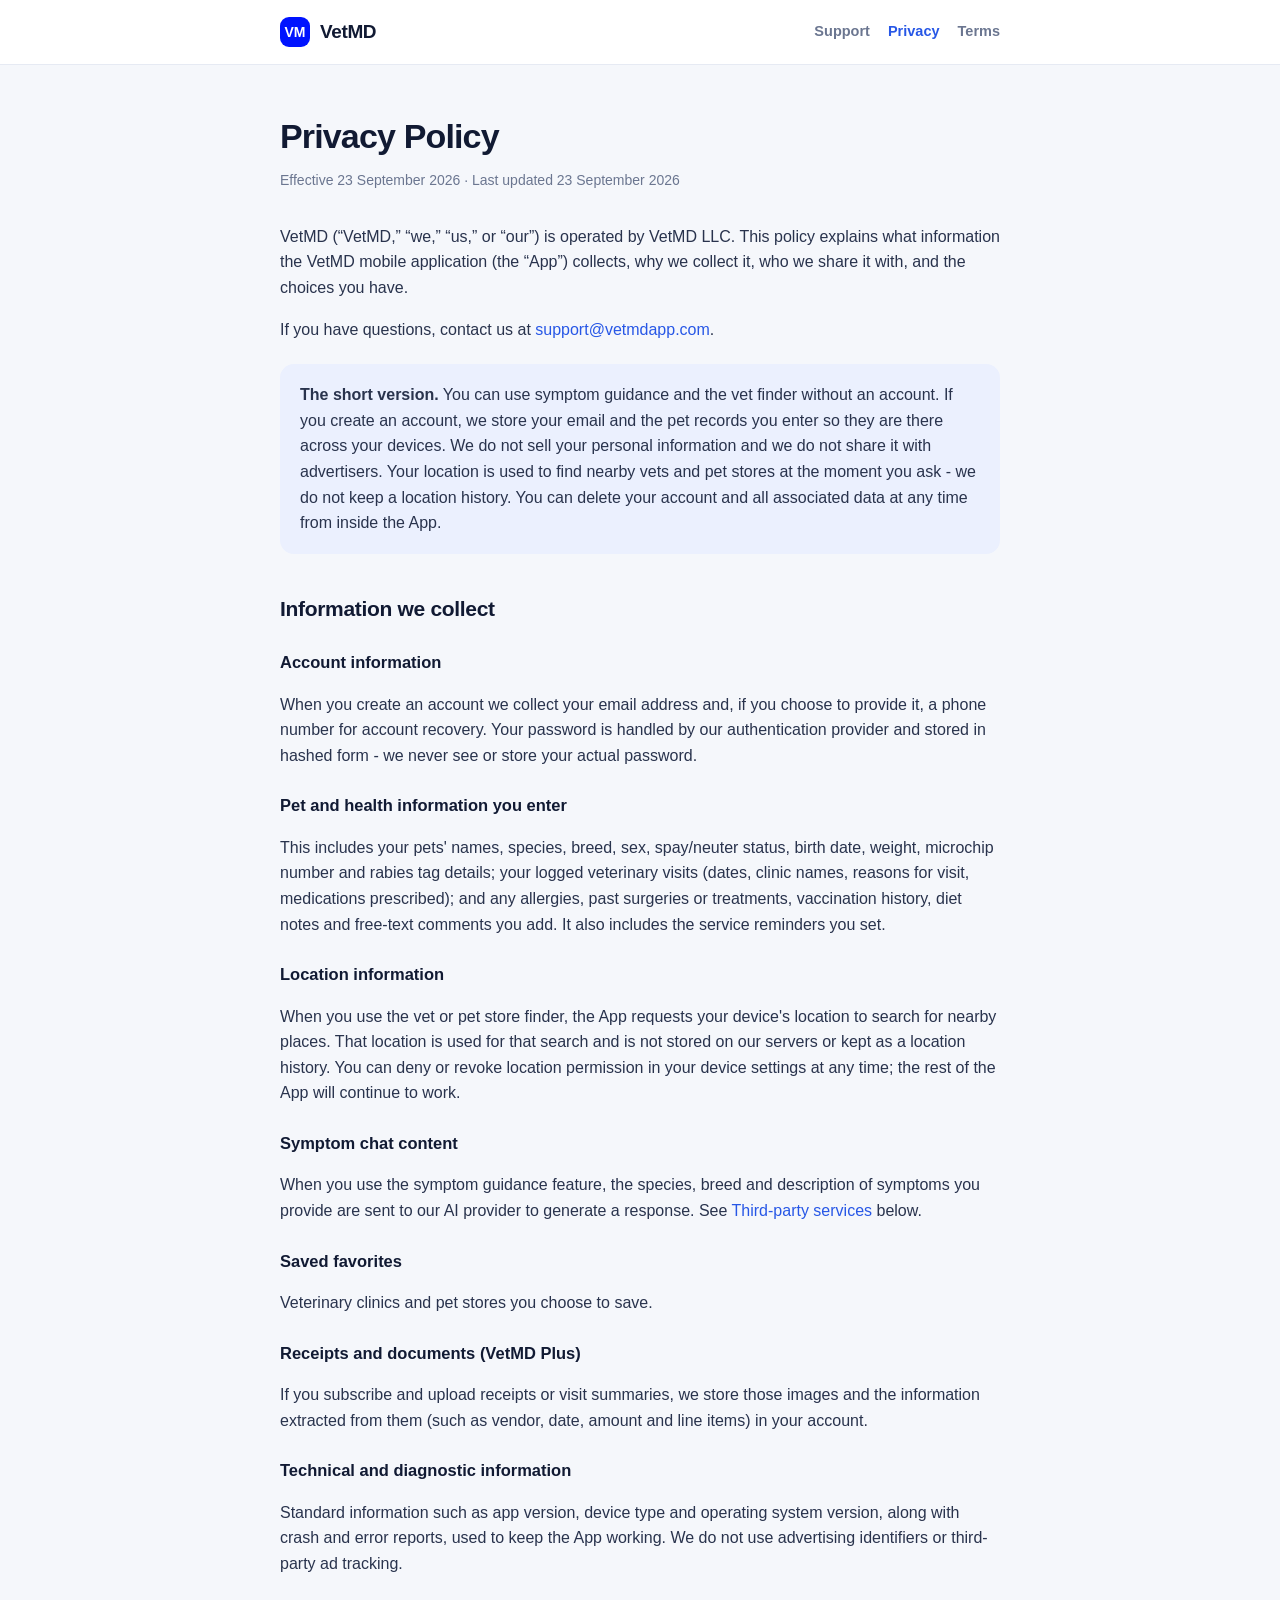
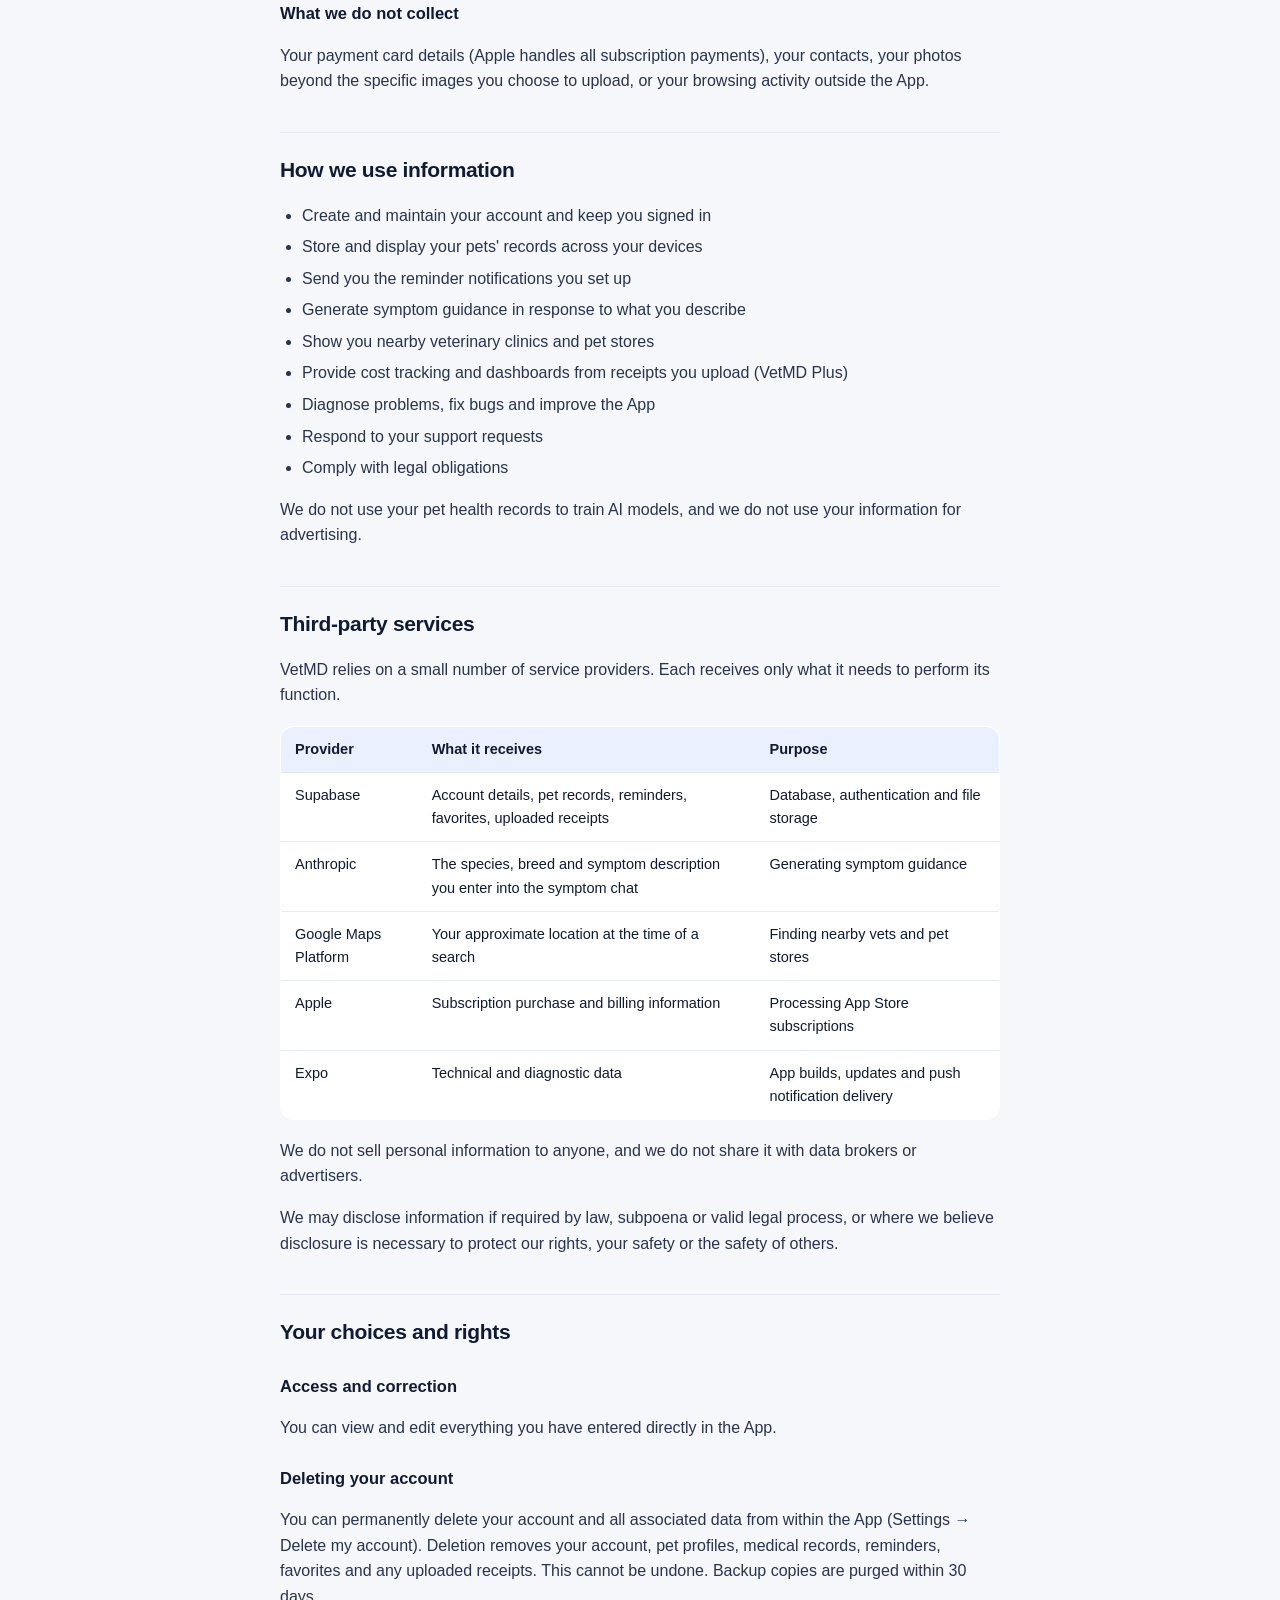
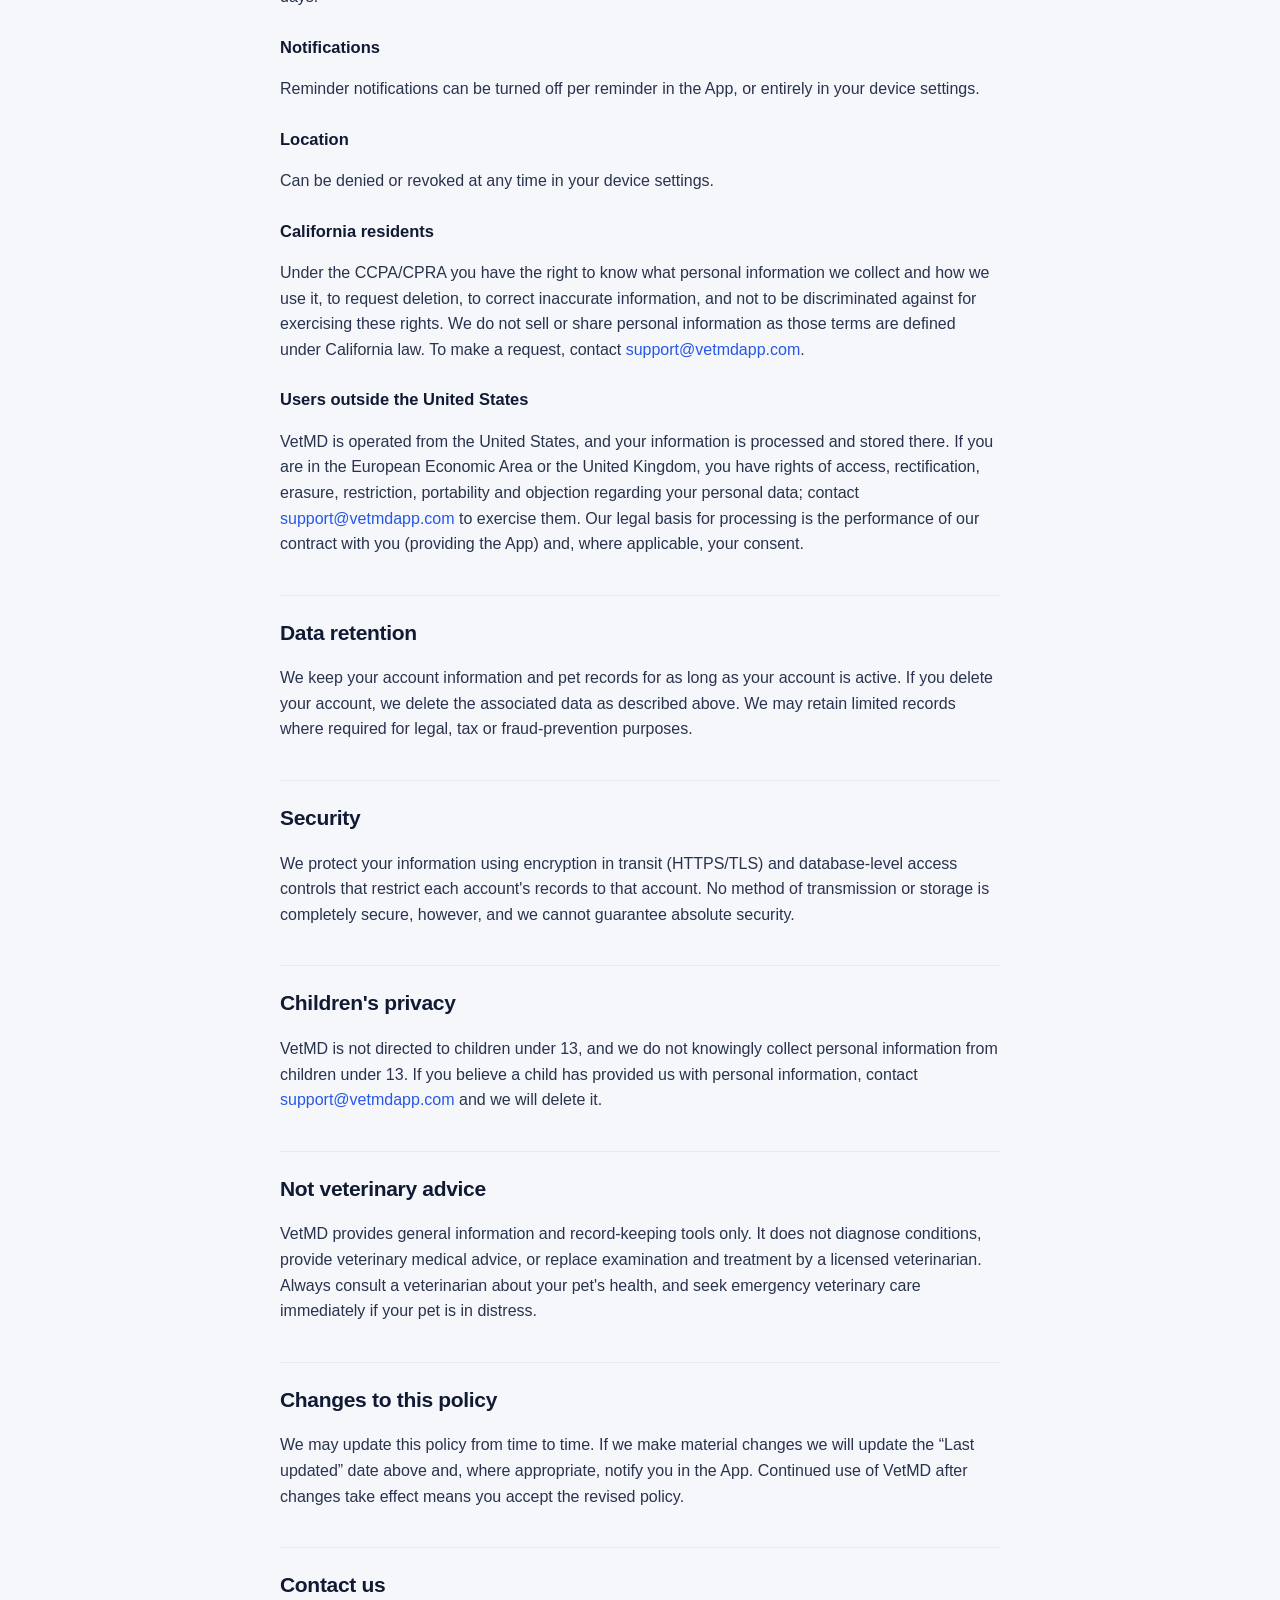
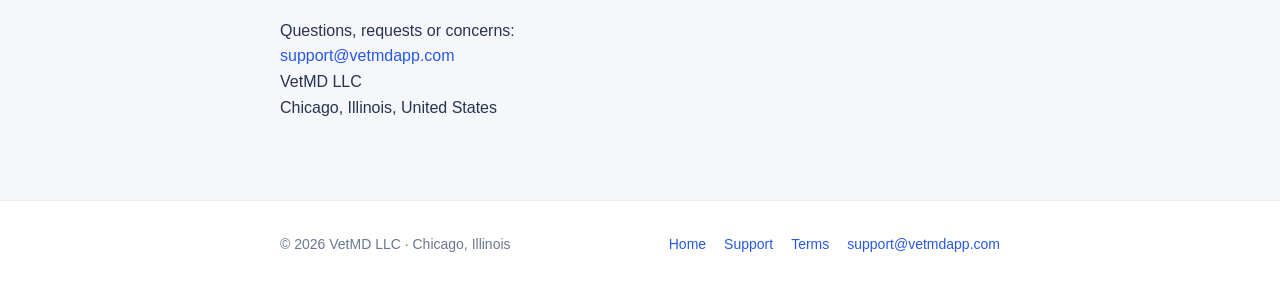
==== privacy.html @ 3c0995d0 "Add files via upload" ====
<!doctype html>
<html lang="en">
<head>
<meta charset="utf-8">
<meta name="viewport" content="width=device-width, initial-scale=1">
<title>Privacy Policy - VetMD</title>
<meta name="description" content="What the VetMD app collects, why, who it is shared with, and the choices you have.">
<meta name="theme-color" content="#0013FF">
<link rel="icon" href="favicon.png">
<link rel="stylesheet" href="styles.css">
</head>
<body>

<header class="site-head">
  <div class="wrap">
    <a class="brand" href="/"><span class="mark">VM</span> VetMD</a>
    <nav class="site-nav">
      <a href="/support.html">Support</a>
      <a href="/privacy.html" aria-current="page">Privacy</a>
      <a href="/terms.html">Terms</a>
    </nav>
  </div>
</header>

<main class="doc">
  <div class="wrap">
    <h1>Privacy Policy</h1>
    <p class="meta">Effective 23 September 2026 &middot; Last updated 23 September 2026</p>

    <p>VetMD (&ldquo;VetMD,&rdquo; &ldquo;we,&rdquo; &ldquo;us,&rdquo; or &ldquo;our&rdquo;) is operated
       by VetMD LLC. This policy explains what information the VetMD mobile application (the
       &ldquo;App&rdquo;) collects, why we collect it, who we share it with, and the choices you have.</p>

    <p>If you have questions, contact us at
       <a href="mailto:support@vetmdapp.com">support@vetmdapp.com</a>.</p>

    <div class="callout">
      <p><strong>The short version.</strong> You can use symptom guidance and the vet finder without an
         account. If you create an account, we store your email and the pet records you enter so they
         are there across your devices. We do not sell your personal information and we do not share it
         with advertisers. Your location is used to find nearby vets and pet stores at the moment you
         ask - we do not keep a location history. You can delete your account and all associated data
         at any time from inside the App.</p>
    </div>

    <h2>Information we collect</h2>

    <h3>Account information</h3>
    <p>When you create an account we collect your email address and, if you choose to provide it, a
       phone number for account recovery. Your password is handled by our authentication provider and
       stored in hashed form - we never see or store your actual password.</p>

    <h3>Pet and health information you enter</h3>
    <p>This includes your pets' names, species, breed, sex, spay/neuter status, birth date, weight,
       microchip number and rabies tag details; your logged veterinary visits (dates, clinic names,
       reasons for visit, medications prescribed); and any allergies, past surgeries or treatments,
       vaccination history, diet notes and free-text comments you add. It also includes the service
       reminders you set.</p>

    <h3>Location information</h3>
    <p>When you use the vet or pet store finder, the App requests your device's location to search for
       nearby places. That location is used for that search and is not stored on our servers or kept as
       a location history. You can deny or revoke location permission in your device settings at any
       time; the rest of the App will continue to work.</p>

    <h3>Symptom chat content</h3>
    <p>When you use the symptom guidance feature, the species, breed and description of symptoms you
       provide are sent to our AI provider to generate a response. See
       <a href="#third-party">Third-party services</a> below.</p>

    <h3>Saved favorites</h3>
    <p>Veterinary clinics and pet stores you choose to save.</p>

    <h3>Receipts and documents (VetMD Plus)</h3>
    <p>If you subscribe and upload receipts or visit summaries, we store those images and the
       information extracted from them (such as vendor, date, amount and line items) in your account.</p>

    <h3>Technical and diagnostic information</h3>
    <p>Standard information such as app version, device type and operating system version, along with
       crash and error reports, used to keep the App working. We do not use advertising identifiers or
       third-party ad tracking.</p>

    <h3>What we do not collect</h3>
    <p>Your payment card details (Apple handles all subscription payments), your contacts, your photos
       beyond the specific images you choose to upload, or your browsing activity outside the App.</p>

    <h2>How we use information</h2>
    <ul>
      <li>Create and maintain your account and keep you signed in</li>
      <li>Store and display your pets' records across your devices</li>
      <li>Send you the reminder notifications you set up</li>
      <li>Generate symptom guidance in response to what you describe</li>
      <li>Show you nearby veterinary clinics and pet stores</li>
      <li>Provide cost tracking and dashboards from receipts you upload (VetMD Plus)</li>
      <li>Diagnose problems, fix bugs and improve the App</li>
      <li>Respond to your support requests</li>
      <li>Comply with legal obligations</li>
    </ul>
    <p>We do not use your pet health records to train AI models, and we do not use your information for
       advertising.</p>

    <h2 id="third-party">Third-party services</h2>
    <p>VetMD relies on a small number of service providers. Each receives only what it needs to perform
       its function.</p>
    <table>
      <thead>
        <tr><th>Provider</th><th>What it receives</th><th>Purpose</th></tr>
      </thead>
      <tbody>
        <tr>
          <td>Supabase</td>
          <td>Account details, pet records, reminders, favorites, uploaded receipts</td>
          <td>Database, authentication and file storage</td>
        </tr>
        <tr>
          <td>Anthropic</td>
          <td>The species, breed and symptom description you enter into the symptom chat</td>
          <td>Generating symptom guidance</td>
        </tr>
        <tr>
          <td>Google Maps Platform</td>
          <td>Your approximate location at the time of a search</td>
          <td>Finding nearby vets and pet stores</td>
        </tr>
        <tr>
          <td>Apple</td>
          <td>Subscription purchase and billing information</td>
          <td>Processing App Store subscriptions</td>
        </tr>
        <tr>
          <td>Expo</td>
          <td>Technical and diagnostic data</td>
          <td>App builds, updates and push notification delivery</td>
        </tr>
      </tbody>
    </table>
    <p>We do not sell personal information to anyone, and we do not share it with data brokers or
       advertisers.</p>
    <p>We may disclose information if required by law, subpoena or valid legal process, or where we
       believe disclosure is necessary to protect our rights, your safety or the safety of others.</p>

    <h2>Your choices and rights</h2>

    <h3>Access and correction</h3>
    <p>You can view and edit everything you have entered directly in the App.</p>

    <h3>Deleting your account</h3>
    <p>You can permanently delete your account and all associated data from within the App
       (Settings &rarr; Delete my account). Deletion removes your account, pet profiles, medical
       records, reminders, favorites and any uploaded receipts. This cannot be undone. Backup copies
       are purged within 30 days.</p>

    <h3>Notifications</h3>
    <p>Reminder notifications can be turned off per reminder in the App, or entirely in your device
       settings.</p>

    <h3>Location</h3>
    <p>Can be denied or revoked at any time in your device settings.</p>

    <h3>California residents</h3>
    <p>Under the CCPA/CPRA you have the right to know what personal information we collect and how we
       use it, to request deletion, to correct inaccurate information, and not to be discriminated
       against for exercising these rights. We do not sell or share personal information as those terms
       are defined under California law. To make a request, contact
       <a href="mailto:support@vetmdapp.com">support@vetmdapp.com</a>.</p>

    <h3>Users outside the United States</h3>
    <p>VetMD is operated from the United States, and your information is processed and stored there. If
       you are in the European Economic Area or the United Kingdom, you have rights of access,
       rectification, erasure, restriction, portability and objection regarding your personal data;
       contact <a href="mailto:support@vetmdapp.com">support@vetmdapp.com</a> to exercise them. Our
       legal basis for processing is the performance of our contract with you (providing the App) and,
       where applicable, your consent.</p>

    <h2>Data retention</h2>
    <p>We keep your account information and pet records for as long as your account is active. If you
       delete your account, we delete the associated data as described above. We may retain limited
       records where required for legal, tax or fraud-prevention purposes.</p>

    <h2>Security</h2>
    <p>We protect your information using encryption in transit (HTTPS/TLS) and database-level access
       controls that restrict each account's records to that account. No method of transmission or
       storage is completely secure, however, and we cannot guarantee absolute security.</p>

    <h2>Children's privacy</h2>
    <p>VetMD is not directed to children under 13, and we do not knowingly collect personal information
       from children under 13. If you believe a child has provided us with personal information,
       contact <a href="mailto:support@vetmdapp.com">support@vetmdapp.com</a> and we will delete it.</p>

    <h2>Not veterinary advice</h2>
    <p>VetMD provides general information and record-keeping tools only. It does not diagnose
       conditions, provide veterinary medical advice, or replace examination and treatment by a
       licensed veterinarian. Always consult a veterinarian about your pet's health, and seek emergency
       veterinary care immediately if your pet is in distress.</p>

    <h2>Changes to this policy</h2>
    <p>We may update this policy from time to time. If we make material changes we will update the
       &ldquo;Last updated&rdquo; date above and, where appropriate, notify you in the App. Continued
       use of VetMD after changes take effect means you accept the revised policy.</p>

    <h2>Contact us</h2>
    <p>Questions, requests or concerns:<br>
       <a href="mailto:support@vetmdapp.com">support@vetmdapp.com</a><br>
       VetMD LLC<br>
       Chicago, Illinois, United States</p>
  </div>
</main>

<footer class="site-foot">
  <div class="wrap">
    <div>&copy; 2026 VetMD LLC &middot; Chicago, Illinois</div>
    <nav>
      <a href="/">Home</a>
      <a href="/support.html">Support</a>
      <a href="/terms.html">Terms</a>
      <a href="mailto:support@vetmdapp.com">support@vetmdapp.com</a>
    </nav>
  </div>
</footer>

</body>
</html>
---- styles.css ----
/* VetMD marketing site - same tokens as the app (src/theme/colors.ts). */
:root {
  --logo: #0013FF;
  --blue: #2757E6;
  --blue-press: #1E47C9;
  --blue-soft: #EBF0FE;
  --blue-line: #C9D6FB;
  --ink: #111A33;
  --muted: #6B7690;
  --faint: #9AA3B8;
  --line: #E6EAF3;
  --ground: #F5F7FB;
  --card: #FFFFFF;
  --green: #15875A;
  --green-bg: #E3F5EC;
  --sys: -apple-system, BlinkMacSystemFont, "Segoe UI", "SF Pro Text", Roboto,
    "Helvetica Neue", Helvetica, Arial, sans-serif;
}

* { box-sizing: border-box; }

html { -webkit-text-size-adjust: 100%; }

body {
  margin: 0;
  background: var(--ground);
  color: var(--ink);
  font-family: var(--sys);
  font-size: 16px;
  line-height: 1.6;
  -webkit-font-smoothing: antialiased;
}

a { color: var(--blue); text-decoration: none; }
a:hover { text-decoration: underline; }
a:focus-visible { outline: 2px solid var(--blue); outline-offset: 3px; border-radius: 6px; }

.wrap { max-width: 760px; margin: 0 auto; padding: 0 20px; }

/* ---------- header ---------- */
.site-head {
  background: var(--card);
  border-bottom: 1px solid var(--line);
  position: sticky;
  top: 0;
  z-index: 10;
}
.site-head .wrap {
  display: flex;
  align-items: center;
  justify-content: space-between;
  gap: 16px;
  height: 64px;
}
.brand {
  display: inline-flex;
  align-items: center;
  gap: 10px;
  font-weight: 800;
  font-size: 19px;
  letter-spacing: -0.02em;
  color: var(--ink);
}
.brand:hover { text-decoration: none; }
.brand .mark {
  width: 30px;
  height: 30px;
  border-radius: 9px;
  background: var(--logo);
  color: #fff;
  display: grid;
  place-items: center;
  font-size: 14px;
  font-weight: 800;
  letter-spacing: 0;
}
.site-nav { display: flex; gap: 18px; font-size: 14.5px; font-weight: 600; }
.site-nav a { color: var(--muted); }
.site-nav a[aria-current="page"] { color: var(--blue); }

/* ---------- hero ---------- */
.hero {
  background: var(--logo);
  color: #fff;
  padding: 64px 0 60px;
  text-align: center;
}
.hero-logo {
  display: block;
  margin: 0 auto 10px;
  width: 150px;
  height: 150px;
  border-radius: 34px;
}
.hero h1 {
  margin: 0;
  font-size: clamp(32px, 6vw, 46px);
  font-weight: 800;
  letter-spacing: -0.03em;
  line-height: 1.12;
  text-wrap: balance;
}
.hero p {
  margin: 16px auto 0;
  max-width: 34rem;
  font-size: clamp(16px, 2.4vw, 18.5px);
  color: rgba(255, 255, 255, 0.88);
}
.hero .cta { margin-top: 28px; display: flex; gap: 12px; justify-content: center; flex-wrap: wrap; }
.btn {
  display: inline-flex;
  align-items: center;
  justify-content: center;
  height: 50px;
  padding: 0 24px;
  border-radius: 999px;
  font-size: 16px;
  font-weight: 650;
  border: 1.5px solid transparent;
}
.btn:hover { text-decoration: none; }
.btn-white { background: #fff; color: var(--logo); }
.btn-white:hover { background: #F0F2FF; }
.btn-ghost { border-color: rgba(255, 255, 255, 0.85); color: #fff; }
.btn-ghost:hover { background: rgba(255, 255, 255, 0.12); }
.btn-primary { background: var(--blue); color: #fff; }
.btn-primary:hover { background: var(--blue-press); }
.badge {
  display: inline-block;
  margin-top: 22px;
  font-size: 13px;
  font-weight: 600;
  letter-spacing: 0.02em;
  color: rgba(255, 255, 255, 0.8);
}

/* ---------- sections ---------- */
section { padding: 56px 0; }
section h2 {
  margin: 0 0 8px;
  font-size: 26px;
  font-weight: 800;
  letter-spacing: -0.02em;
}
section .lede { margin: 0 0 28px; color: var(--muted); max-width: 44rem; }

.features { display: grid; gap: 14px; grid-template-columns: repeat(auto-fit, minmax(250px, 1fr)); }
.feature {
  background: var(--card);
  border: 1px solid var(--line);
  border-radius: 18px;
  padding: 22px;
}
.feature .tile {
  width: 42px;
  height: 42px;
  border-radius: 12px;
  background: var(--blue-soft);
  color: var(--blue);
  display: grid;
  place-items: center;
  margin-bottom: 14px;
}
.feature h3 { margin: 0 0 6px; font-size: 16.5px; font-weight: 700; }
.feature p { margin: 0; font-size: 14.5px; color: var(--muted); line-height: 1.55; }

.note {
  background: var(--card);
  border: 1px solid var(--line);
  border-radius: 18px;
  padding: 22px;
  font-size: 14.5px;
  color: var(--muted);
}
.note strong { color: var(--ink); }

/* ---------- legal / long-form pages ---------- */
.doc { background: var(--ground); padding: 44px 0 64px; }
.doc h1 { font-size: 34px; font-weight: 800; letter-spacing: -0.025em; margin: 0 0 6px; }
.doc .meta { color: var(--muted); font-size: 14px; margin: 0 0 32px; }
.doc h2 {
  font-size: 21px;
  font-weight: 750;
  letter-spacing: -0.015em;
  margin: 38px 0 10px;
  padding-top: 20px;
  border-top: 1px solid var(--line);
}
.doc h2:first-of-type { border-top: 0; padding-top: 0; }
.doc h3 { font-size: 16.5px; font-weight: 700; margin: 24px 0 6px; }
.doc p, .doc li { color: #29334D; }
.doc ul { padding-left: 22px; }
.doc li + li { margin-top: 6px; }
.doc table {
  width: 100%;
  border-collapse: collapse;
  margin: 18px 0;
  font-size: 14.5px;
  background: var(--card);
  border: 1px solid var(--line);
  border-radius: 14px;
  overflow: hidden;
}
.doc th, .doc td {
  text-align: left;
  padding: 11px 14px;
  border-bottom: 1px solid var(--line);
  vertical-align: top;
}
.doc th { background: var(--blue-soft); color: var(--ink); font-weight: 700; }
.doc tr:last-child td { border-bottom: 0; }
.doc .callout {
  background: var(--blue-soft);
  border-radius: 14px;
  padding: 18px 20px;
  margin: 22px 0;
}
.doc .callout p { margin: 0; }
.toc {
  background: var(--card);
  border: 1px solid var(--line);
  border-radius: 14px;
  padding: 16px 20px;
  margin-bottom: 32px;
  font-size: 14.5px;
}
.toc strong { display: block; margin-bottom: 8px; }
.toc ul { margin: 0; padding-left: 20px; }

/* ---------- footer ---------- */
.site-foot {
  background: var(--card);
  border-top: 1px solid var(--line);
  padding: 32px 0;
  font-size: 14px;
  color: var(--muted);
}
.site-foot .wrap { display: flex; flex-wrap: wrap; gap: 14px; justify-content: space-between; }
.site-foot nav { display: flex; gap: 18px; flex-wrap: wrap; }

@media (max-width: 560px) {
  .site-head .wrap { height: 58px; }
  .site-nav { gap: 14px; font-size: 14px; }
  section { padding: 44px 0; }
  .hero { padding: 48px 0 44px; }
}
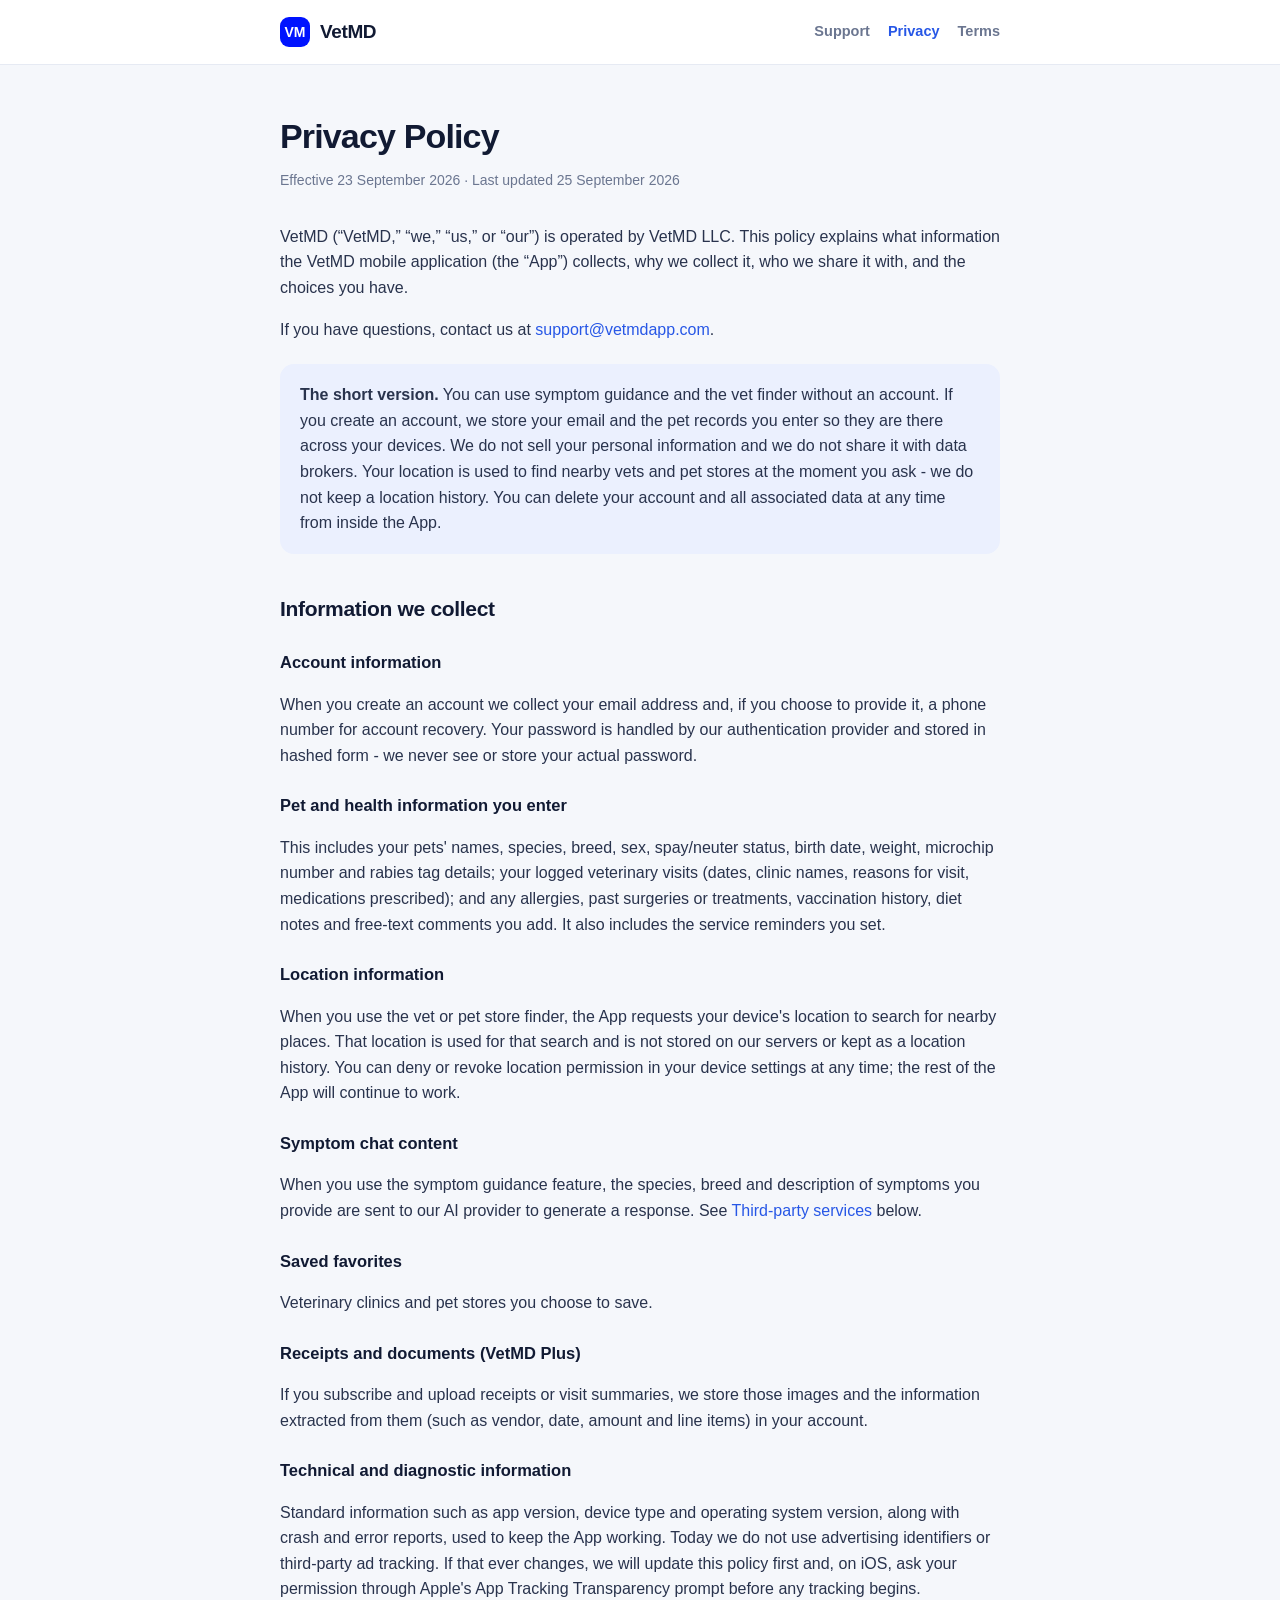
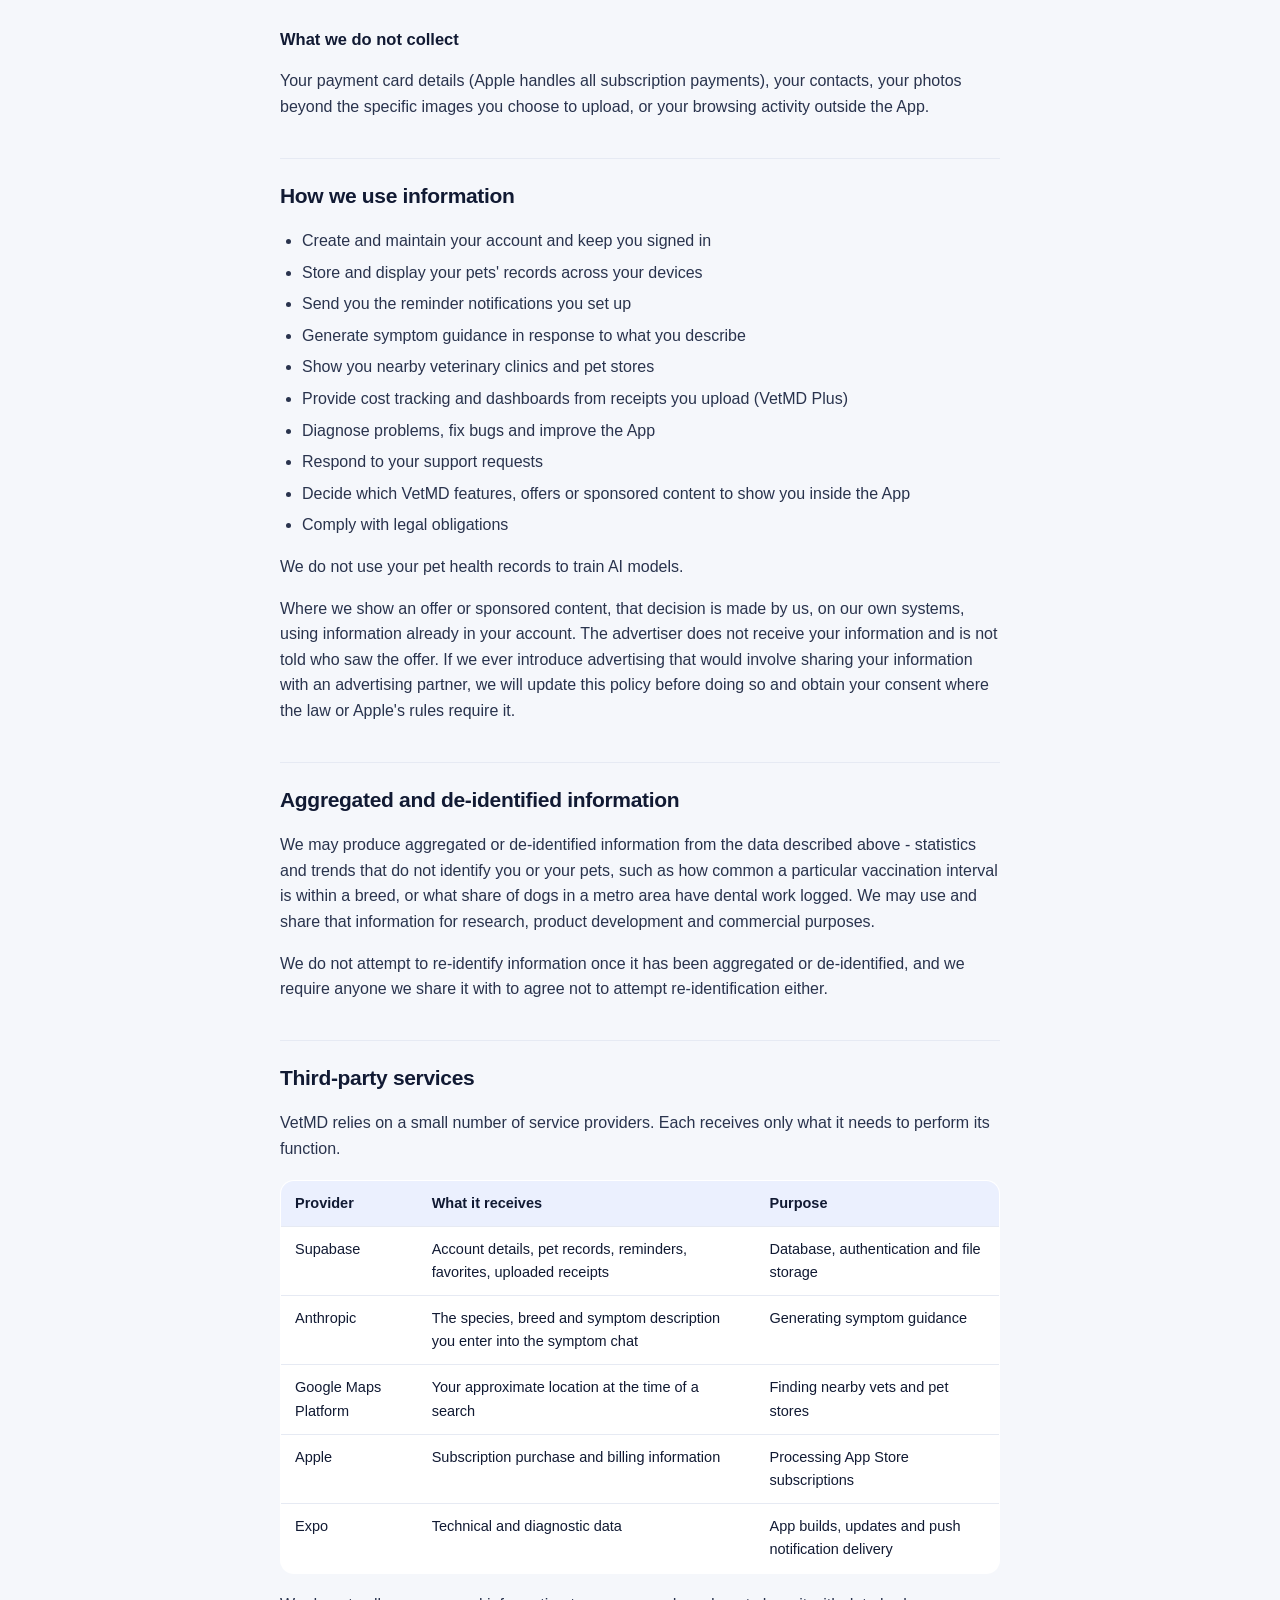
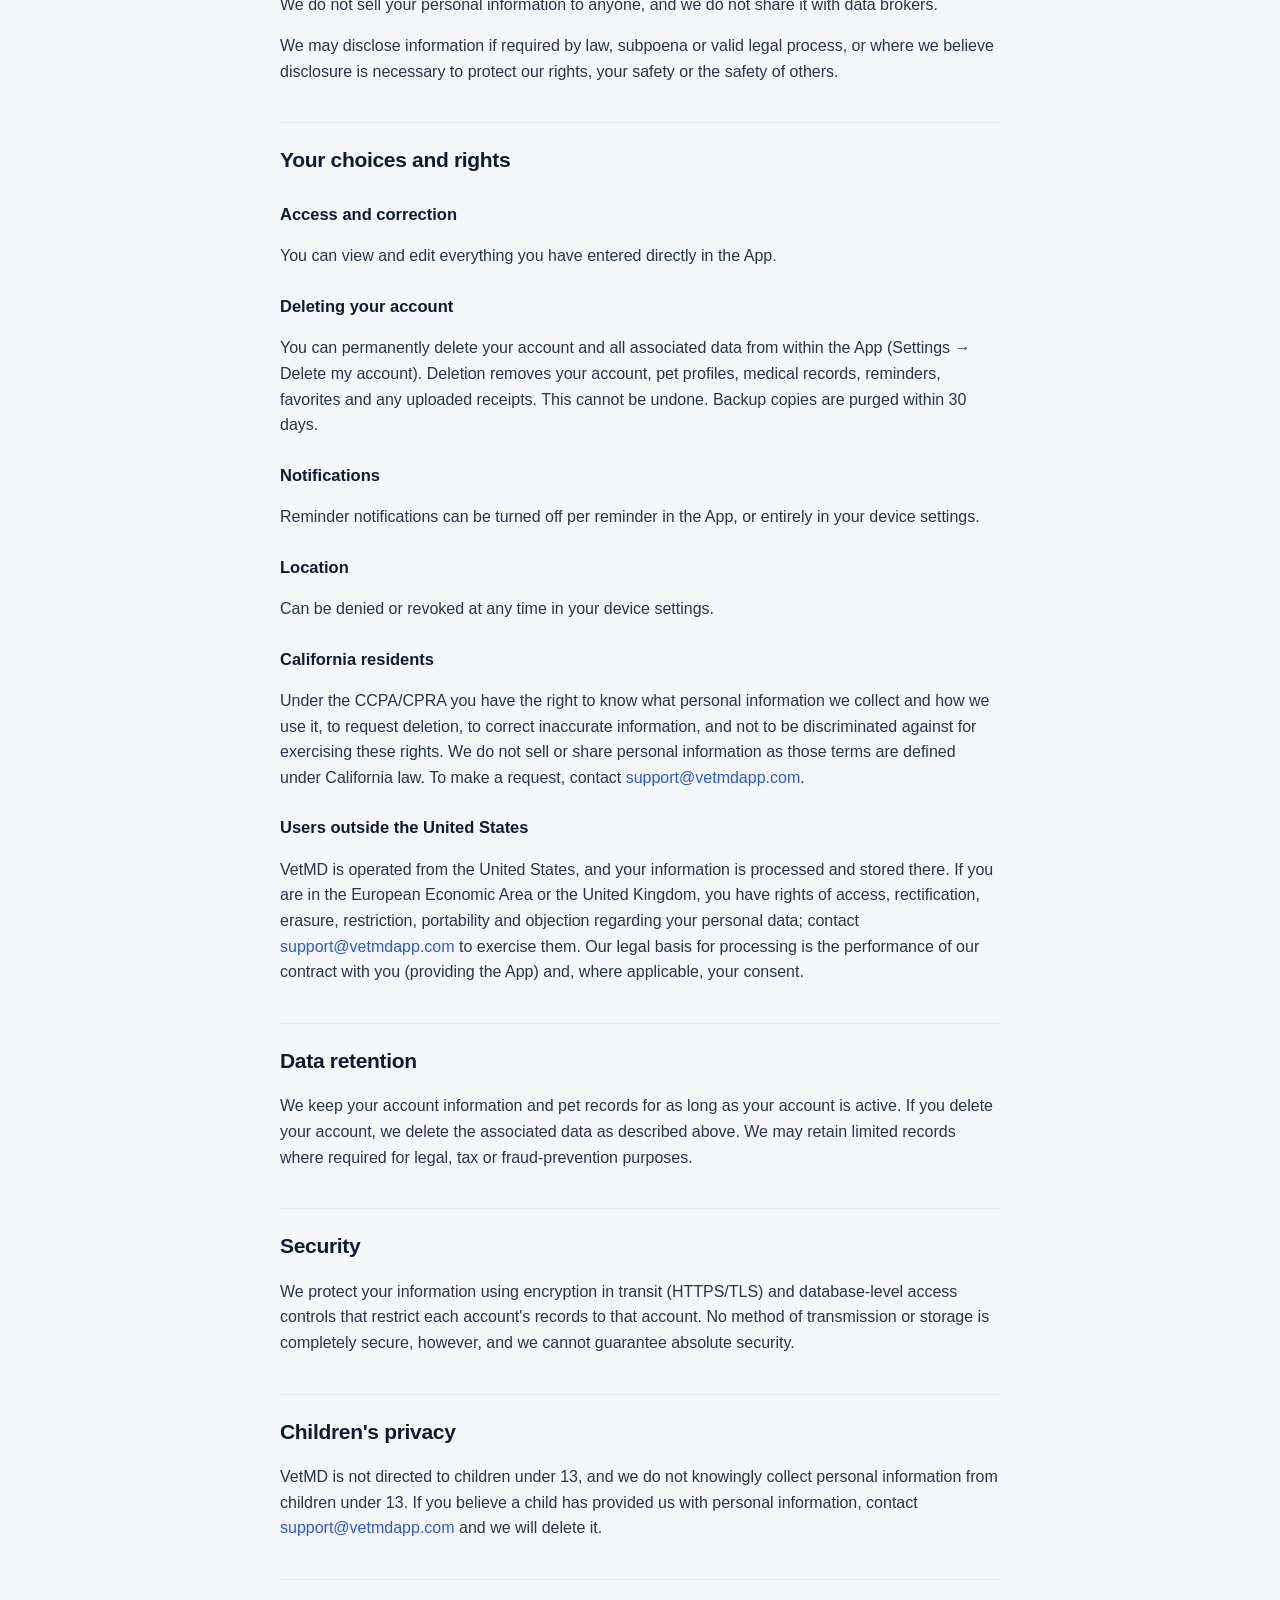
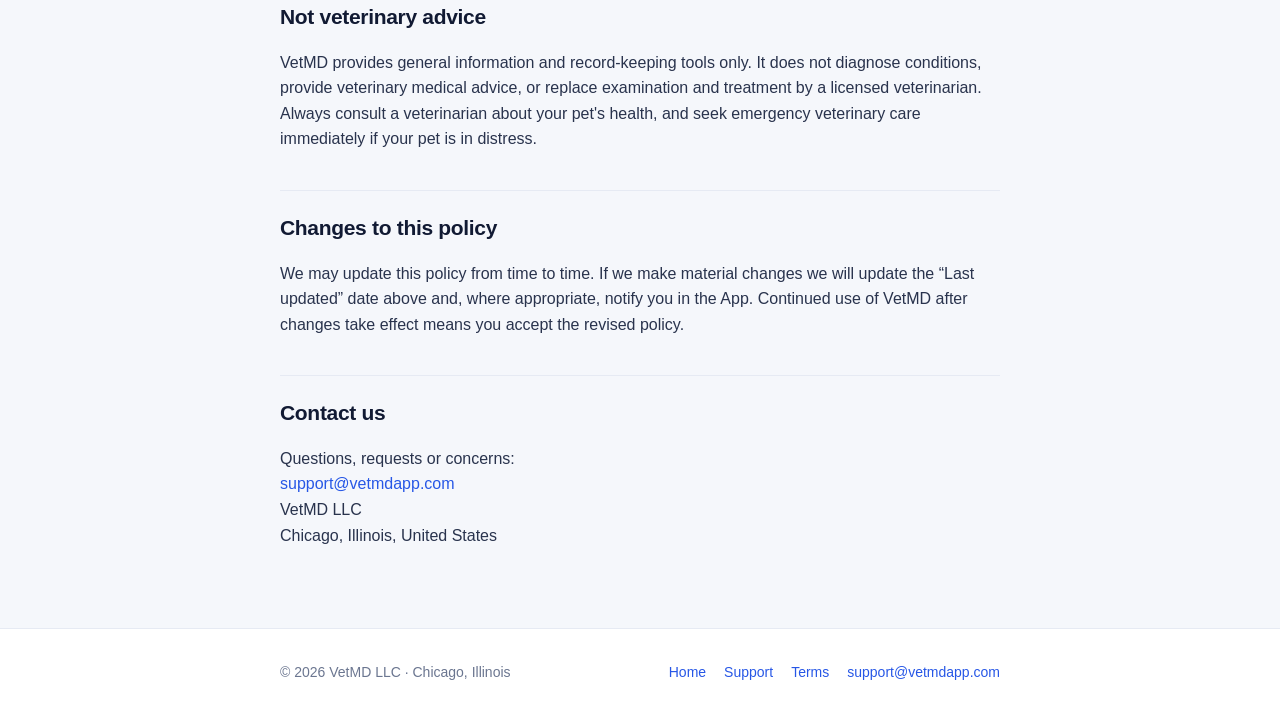
==== commit e262723a: "Add files via upload" ====
--- a/privacy.html
+++ b/privacy.html
@@ -25,7 +25,7 @@
 <main class="doc">
   <div class="wrap">
     <h1>Privacy Policy</h1>
-    <p class="meta">Effective 23 September 2026 &middot; Last updated 23 September 2026</p>
+    <p class="meta">Effective 23 September 2026 &middot; Last updated 25 September 2026</p>
 
     <p>VetMD (&ldquo;VetMD,&rdquo; &ldquo;we,&rdquo; &ldquo;us,&rdquo; or &ldquo;our&rdquo;) is operated
        by VetMD LLC. This policy explains what information the VetMD mobile application (the
@@ -38,7 +38,7 @@
       <p><strong>The short version.</strong> You can use symptom guidance and the vet finder without an
          account. If you create an account, we store your email and the pet records you enter so they
          are there across your devices. We do not sell your personal information and we do not share it
-         with advertisers. Your location is used to find nearby vets and pet stores at the moment you
+         with data brokers. Your location is used to find nearby vets and pet stores at the moment you
          ask - we do not keep a location history. You can delete your account and all associated data
          at any time from inside the App.</p>
     </div>
@@ -77,8 +77,10 @@
 
     <h3>Technical and diagnostic information</h3>
     <p>Standard information such as app version, device type and operating system version, along with
-       crash and error reports, used to keep the App working. We do not use advertising identifiers or
-       third-party ad tracking.</p>
+       crash and error reports, used to keep the App working. Today we do not use advertising
+       identifiers or third-party ad tracking. If that ever changes, we will update this policy first
+       and, on iOS, ask your permission through Apple's App Tracking Transparency prompt before any
+       tracking begins.</p>
 
     <h3>What we do not collect</h3>
     <p>Your payment card details (Apple handles all subscription payments), your contacts, your photos
@@ -94,10 +96,24 @@
       <li>Provide cost tracking and dashboards from receipts you upload (VetMD Plus)</li>
       <li>Diagnose problems, fix bugs and improve the App</li>
       <li>Respond to your support requests</li>
+      <li>Decide which VetMD features, offers or sponsored content to show you inside the App</li>
       <li>Comply with legal obligations</li>
     </ul>
-    <p>We do not use your pet health records to train AI models, and we do not use your information for
-       advertising.</p>
+    <p>We do not use your pet health records to train AI models.</p>
+    <p>Where we show an offer or sponsored content, that decision is made by us, on our own systems,
+       using information already in your account. The advertiser does not receive your information and
+       is not told who saw the offer. If we ever introduce advertising that would involve sharing your
+       information with an advertising partner, we will update this policy before doing so and obtain
+       your consent where the law or Apple's rules require it.</p>
+
+    <h2>Aggregated and de-identified information</h2>
+    <p>We may produce aggregated or de-identified information from the data described above -
+       statistics and trends that do not identify you or your pets, such as how common a particular
+       vaccination interval is within a breed, or what share of dogs in a metro area have dental work
+       logged. We may use and share that information for research, product development and commercial
+       purposes.</p>
+    <p>We do not attempt to re-identify information once it has been aggregated or de-identified, and
+       we require anyone we share it with to agree not to attempt re-identification either.</p>
 
     <h2 id="third-party">Third-party services</h2>
     <p>VetMD relies on a small number of service providers. Each receives only what it needs to perform
@@ -134,8 +150,8 @@
         </tr>
       </tbody>
     </table>
-    <p>We do not sell personal information to anyone, and we do not share it with data brokers or
-       advertisers.</p>
+    <p>We do not sell your personal information to anyone, and we do not share it with data
+       brokers.</p>
     <p>We may disclose information if required by law, subpoena or valid legal process, or where we
        believe disclosure is necessary to protect our rights, your safety or the safety of others.</p>
 
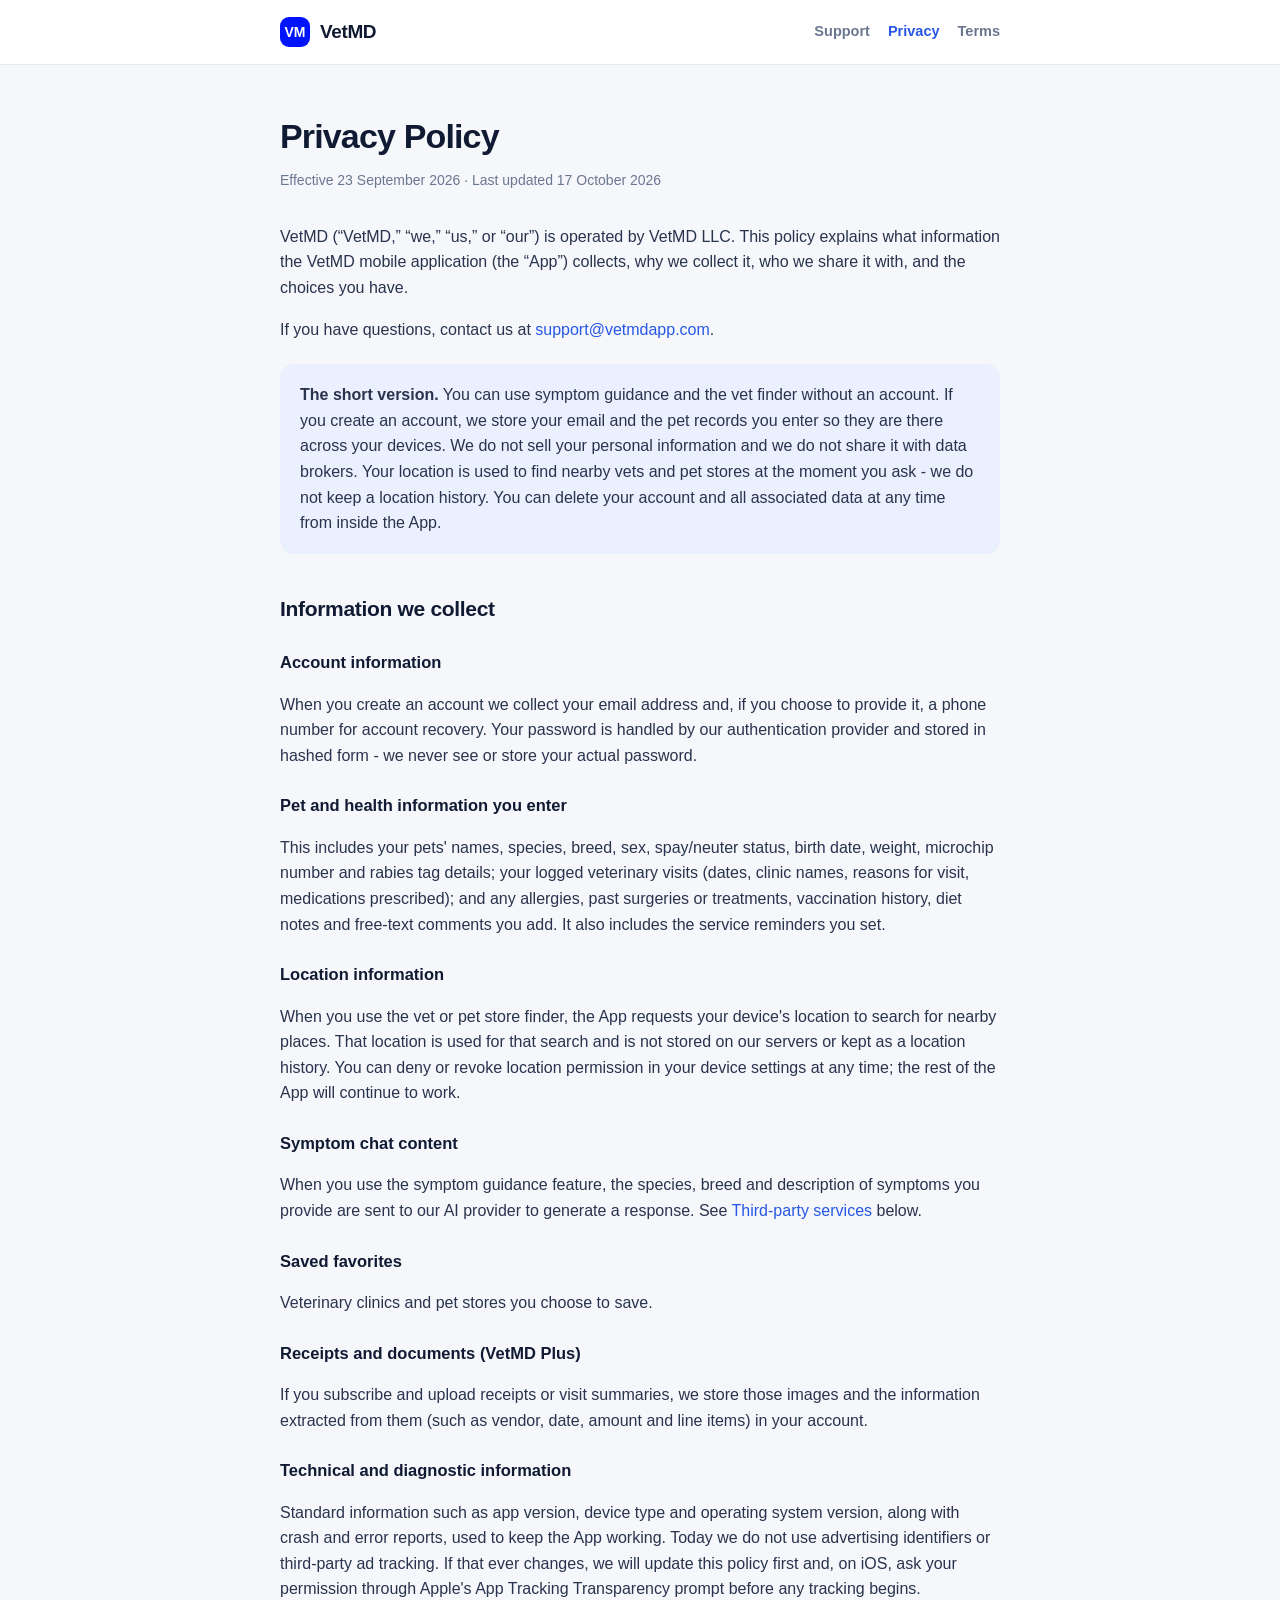
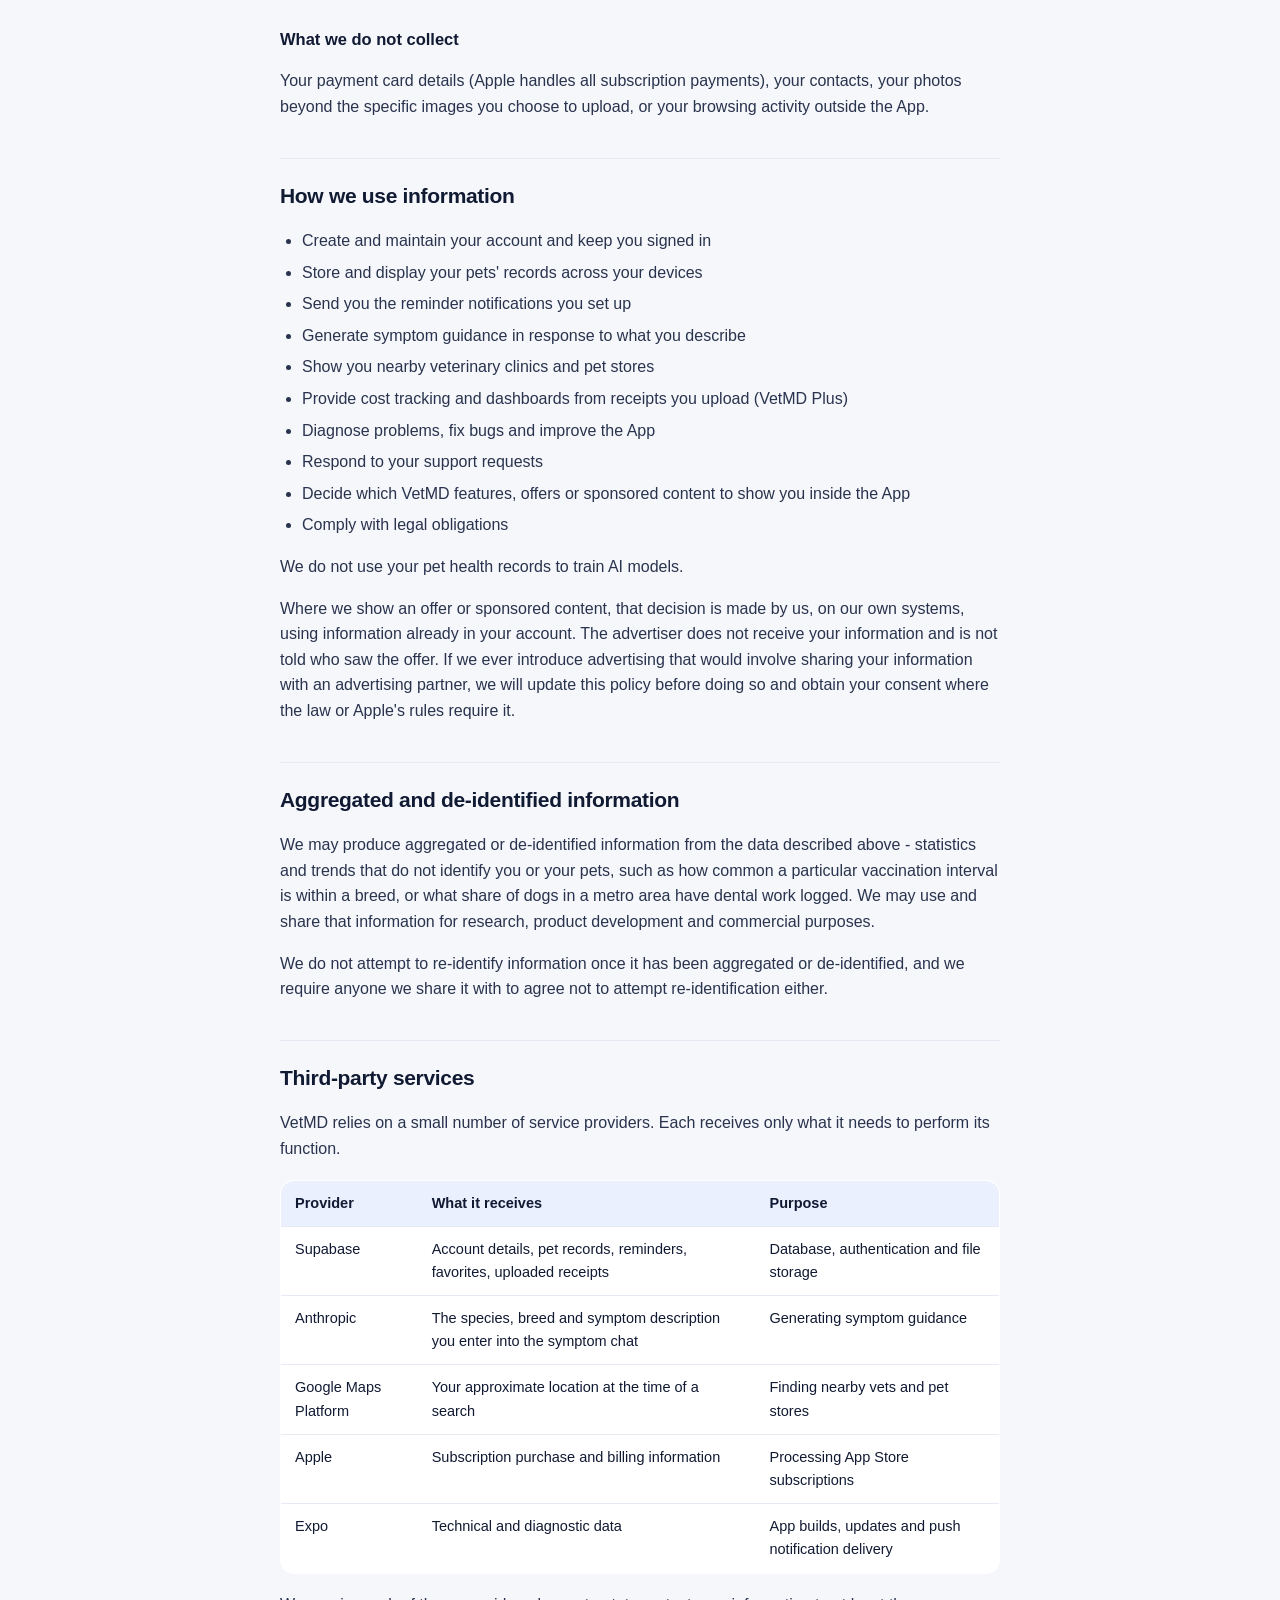
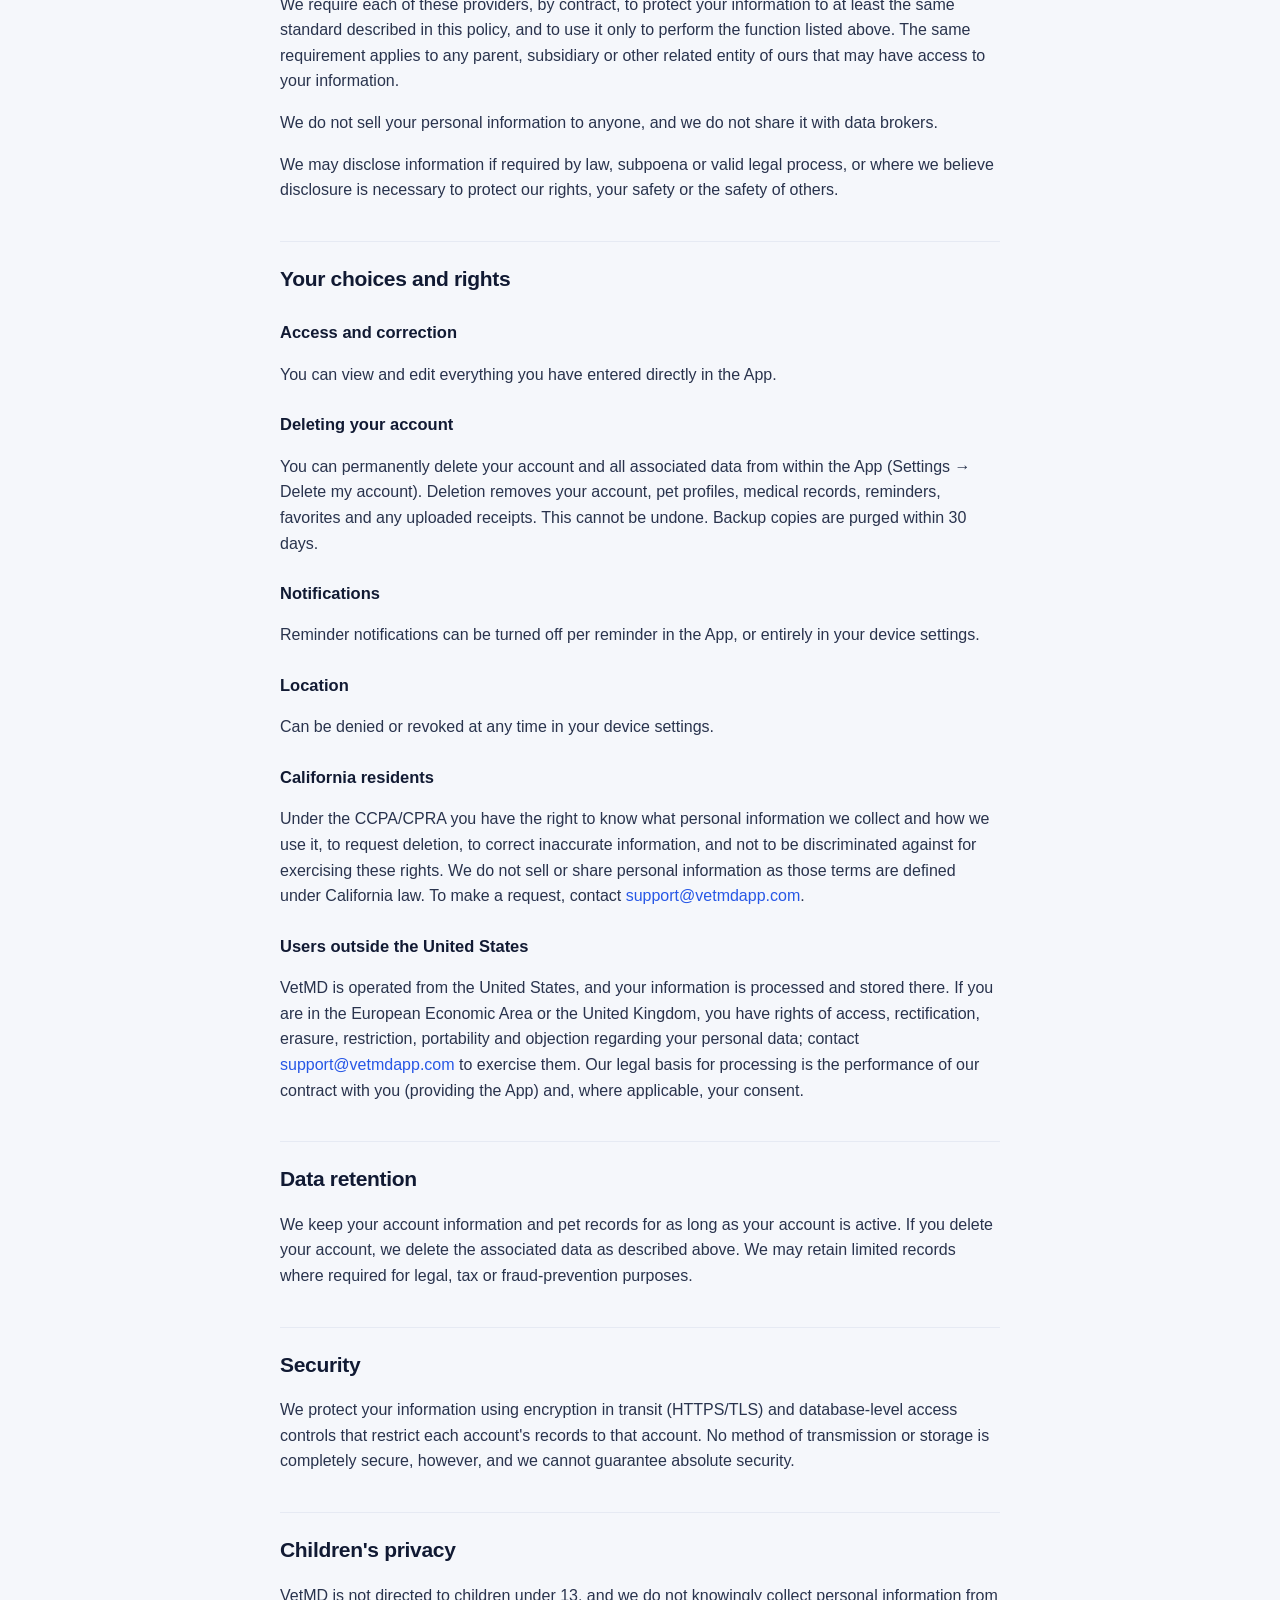
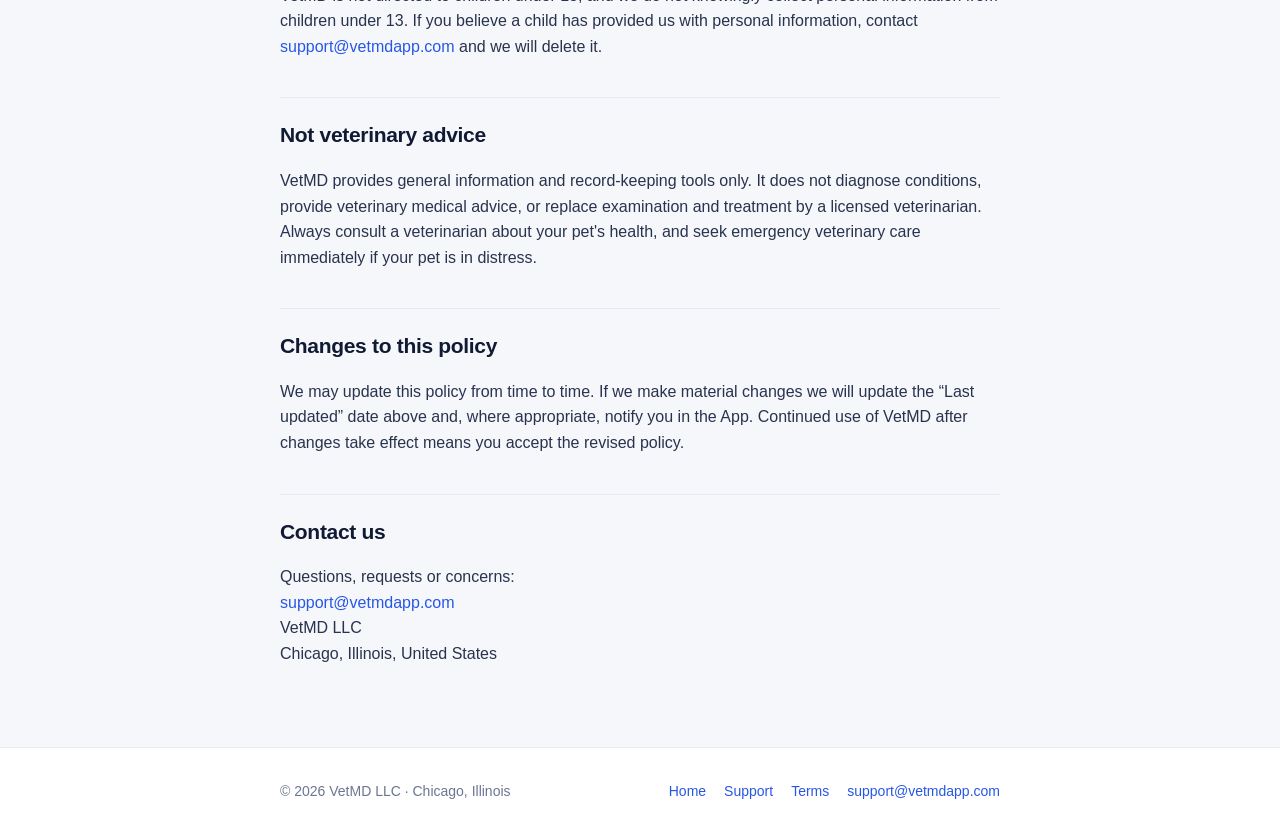
==== commit 94b3a86f: "Add files via upload" ====
--- a/privacy.html
+++ b/privacy.html
@@ -25,7 +25,7 @@
 <main class="doc">
   <div class="wrap">
     <h1>Privacy Policy</h1>
-    <p class="meta">Effective 23 September 2026 &middot; Last updated 25 September 2026</p>
+    <p class="meta">Effective 23 September 2026 &middot; Last updated 17 October 2026</p>
 
     <p>VetMD (&ldquo;VetMD,&rdquo; &ldquo;we,&rdquo; &ldquo;us,&rdquo; or &ldquo;our&rdquo;) is operated
        by VetMD LLC. This policy explains what information the VetMD mobile application (the
@@ -150,6 +150,10 @@
         </tr>
       </tbody>
     </table>
+    <p>We require each of these providers, by contract, to protect your information to at least the
+       same standard described in this policy, and to use it only to perform the function listed
+       above. The same requirement applies to any parent, subsidiary or other related entity of ours
+       that may have access to your information.</p>
     <p>We do not sell your personal information to anyone, and we do not share it with data
        brokers.</p>
     <p>We may disclose information if required by law, subpoena or valid legal process, or where we
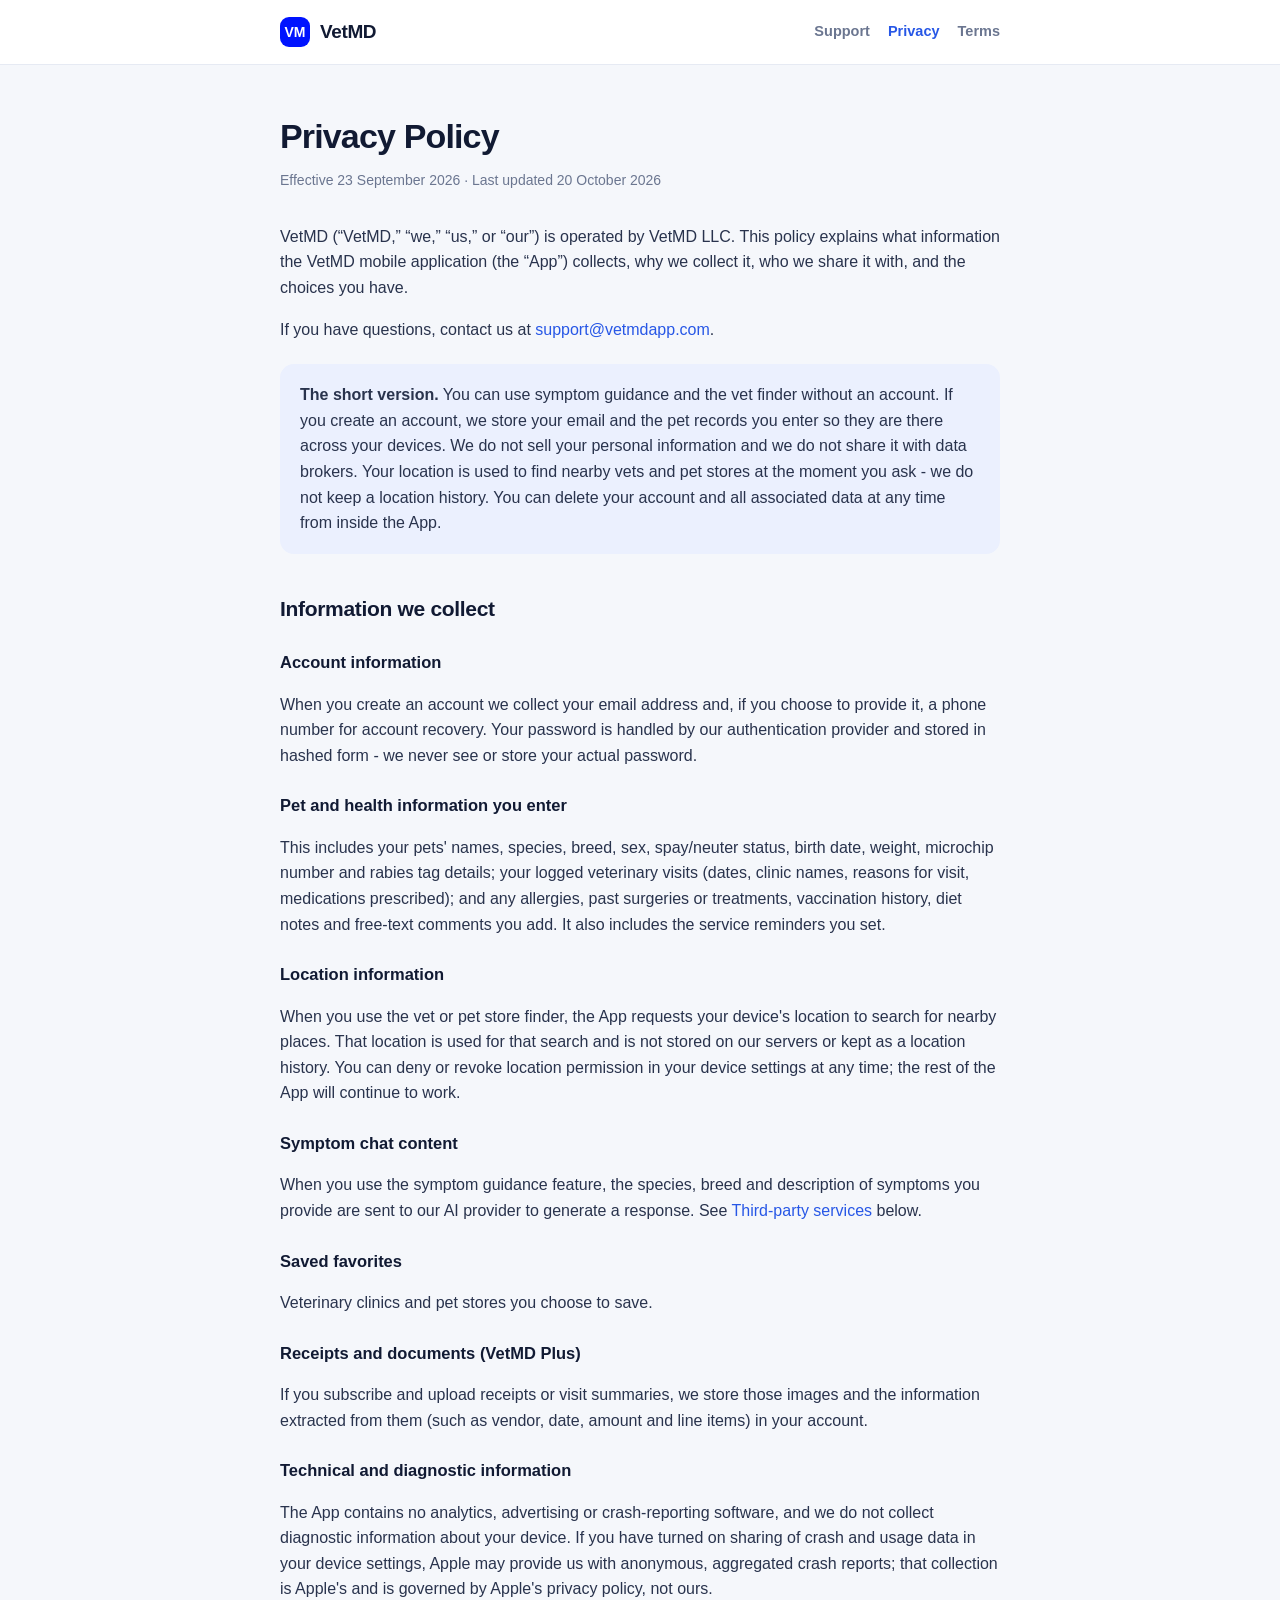
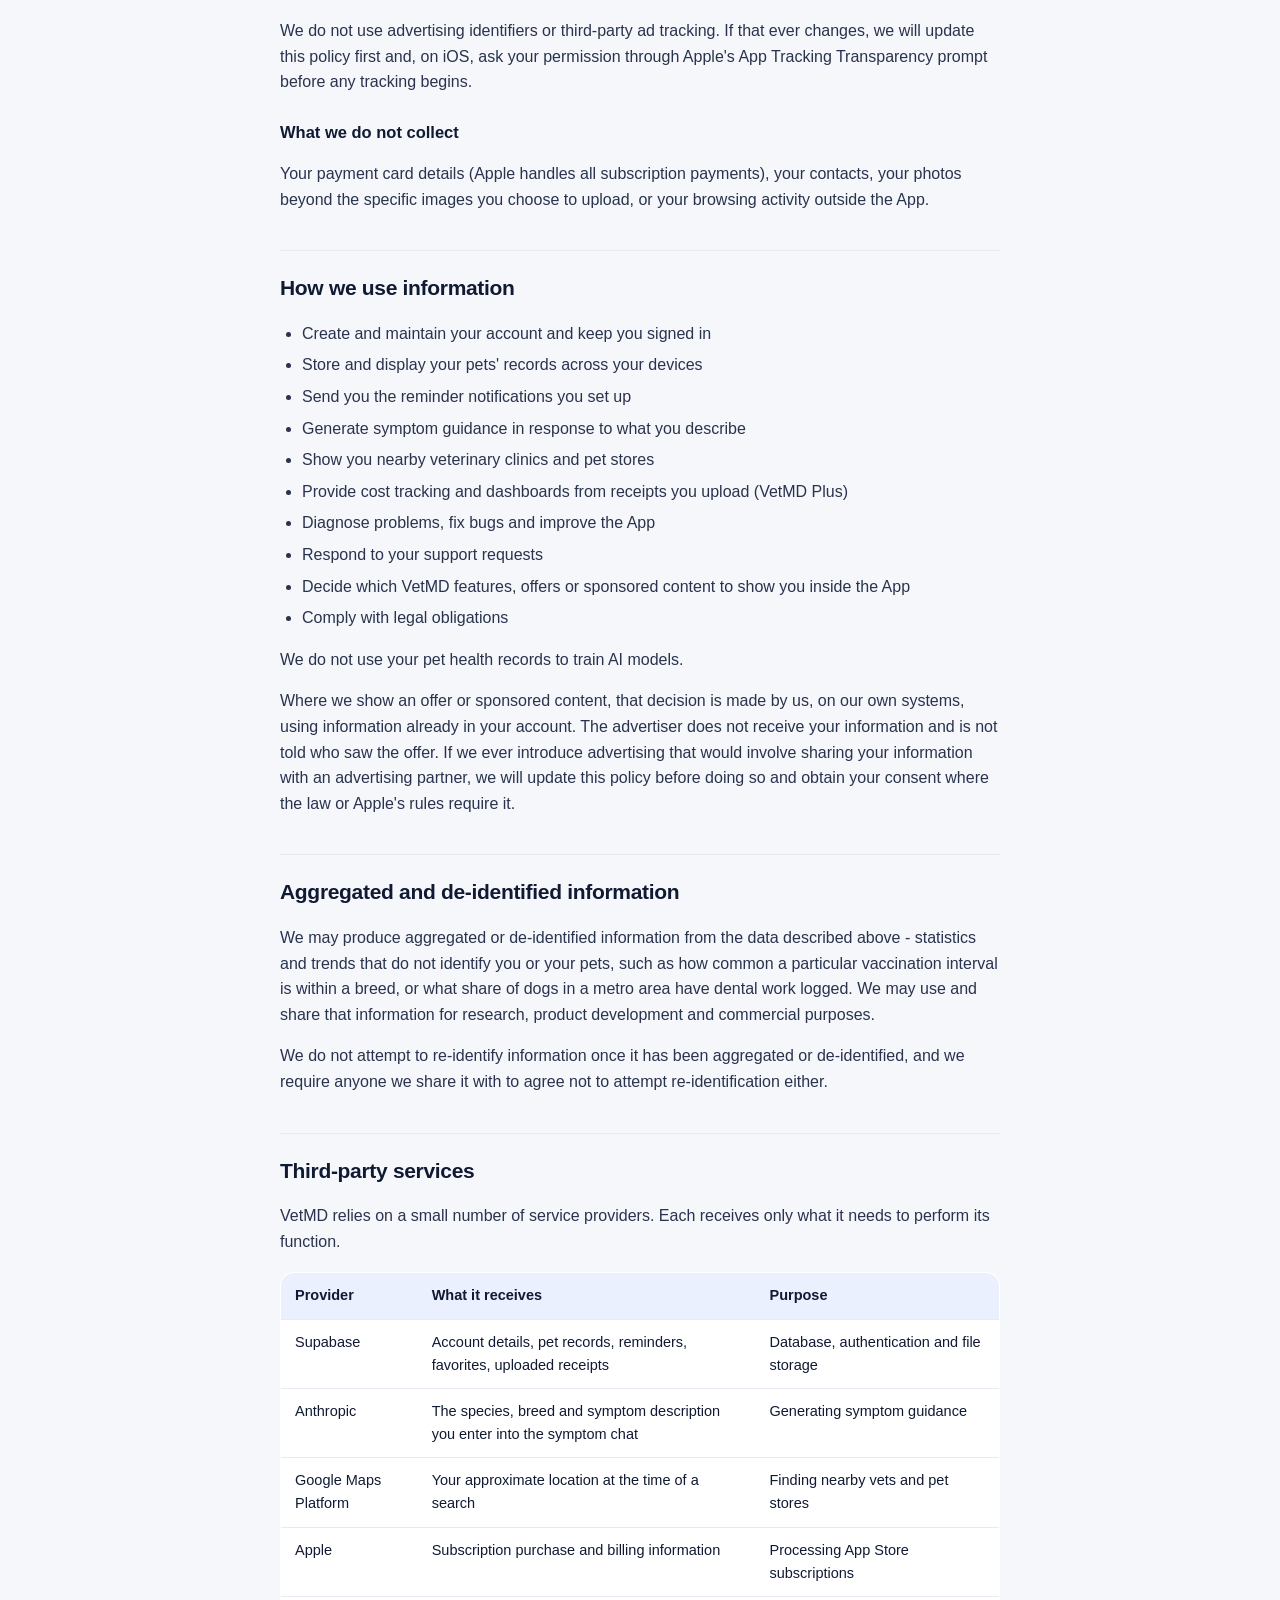
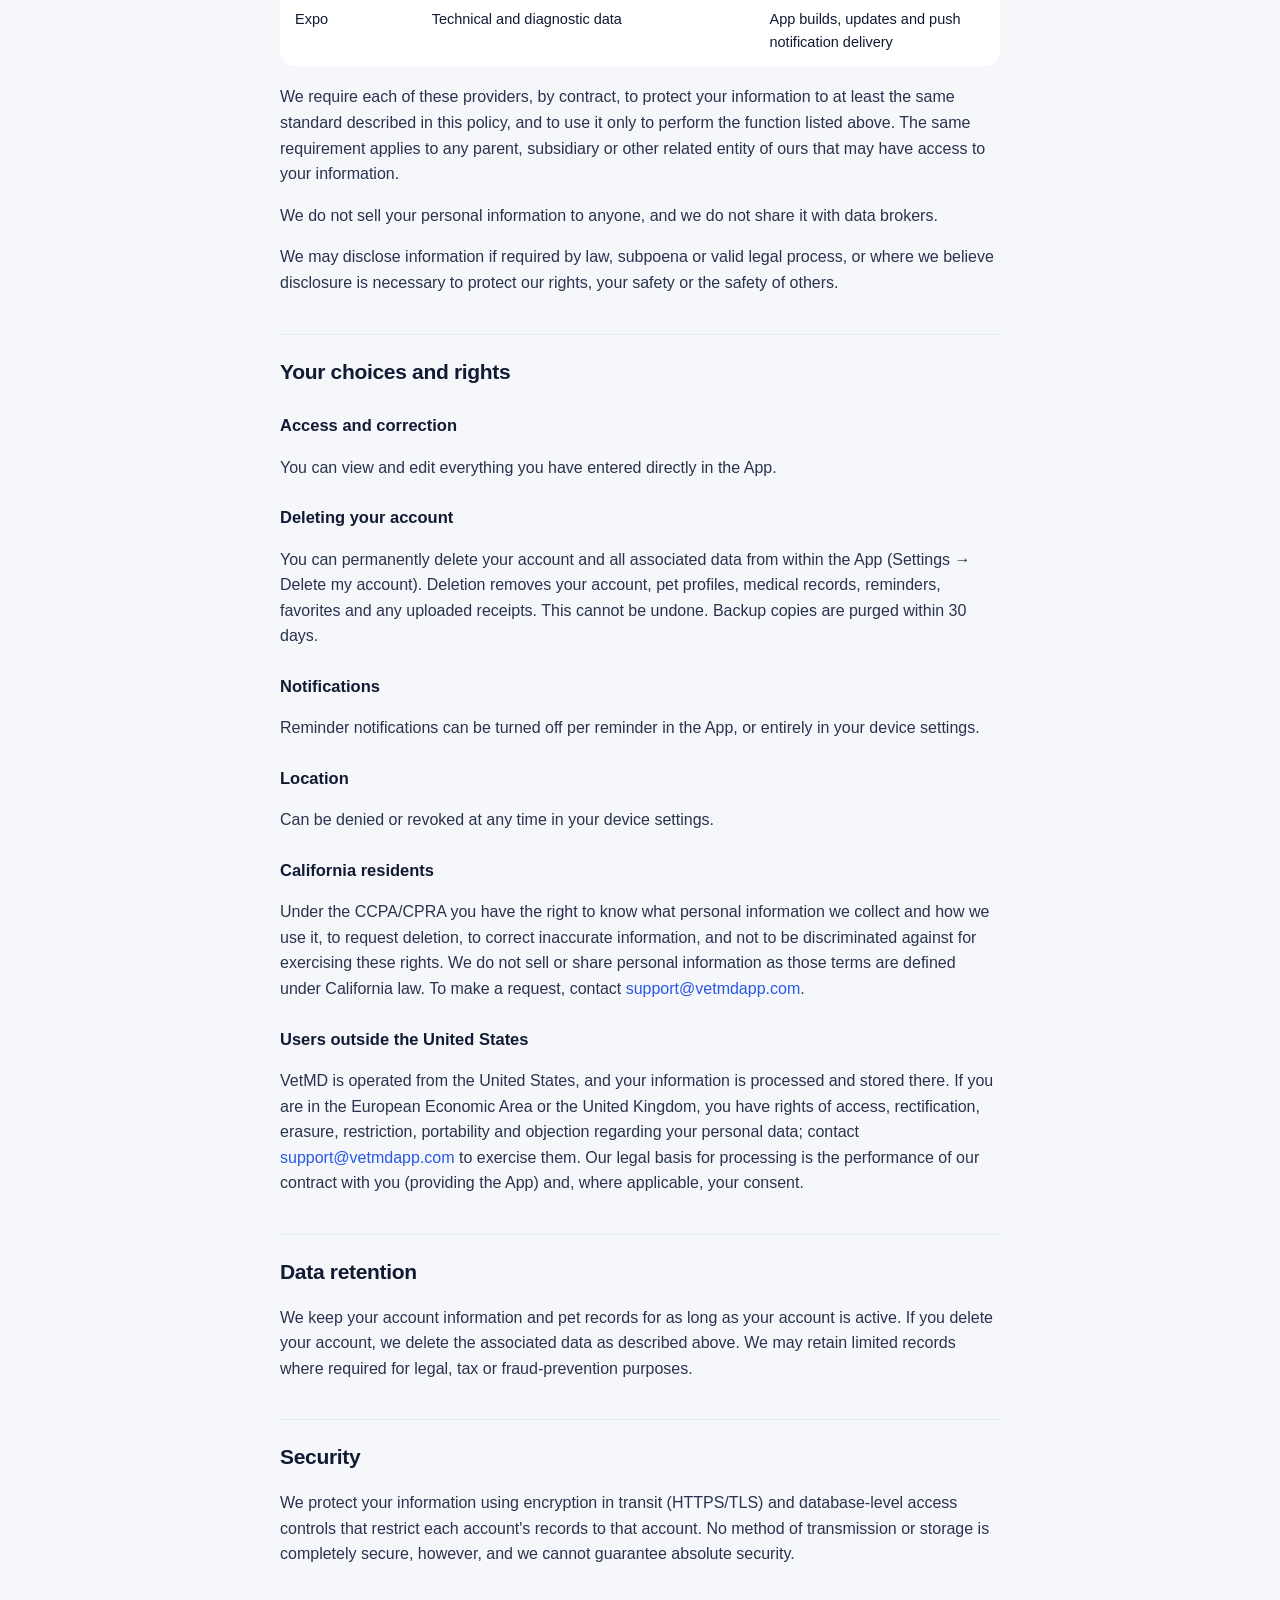
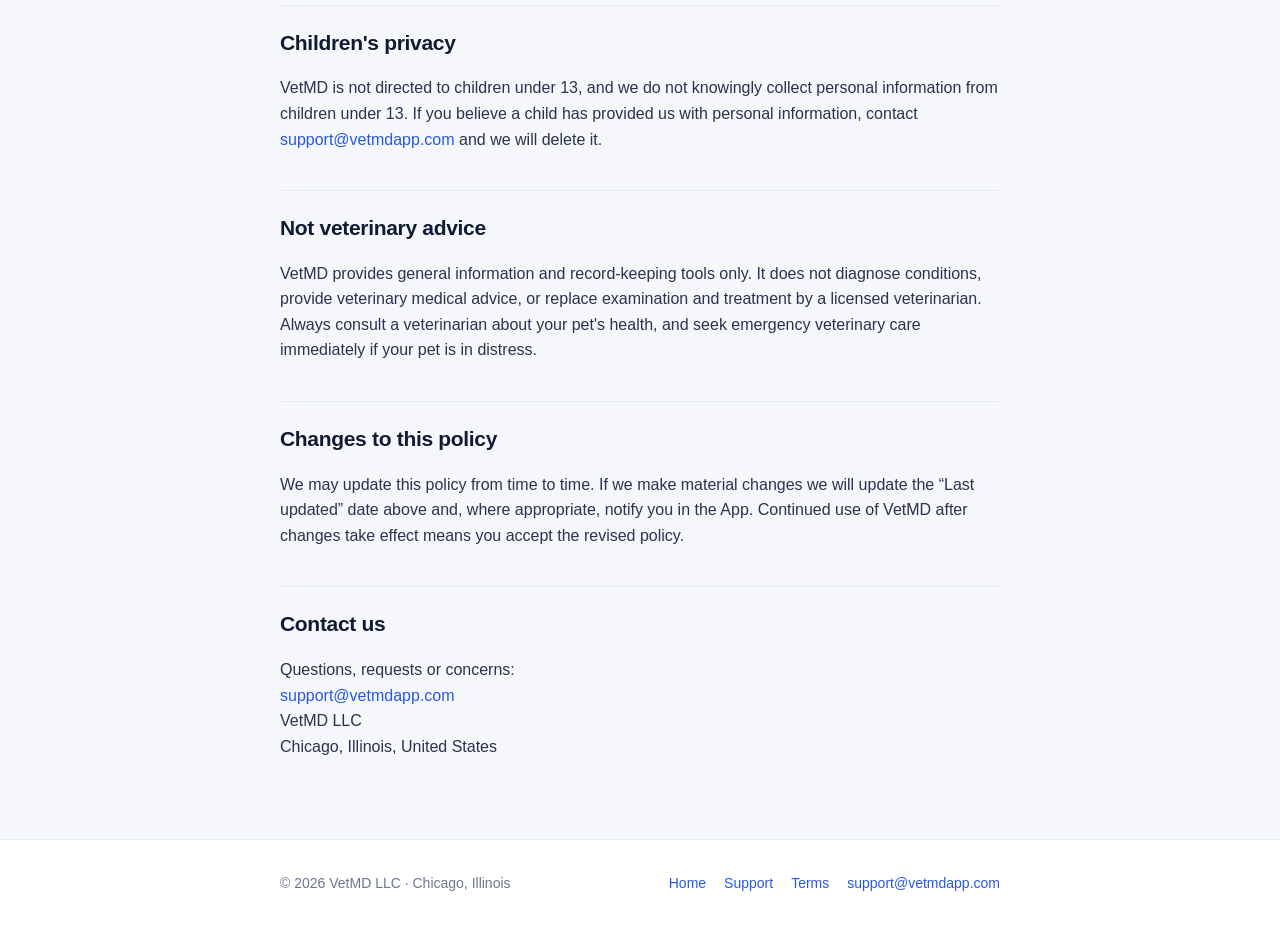
==== commit 2d8ae605: "Add files via upload" ====
--- a/privacy.html
+++ b/privacy.html
@@ -25,7 +25,7 @@
 <main class="doc">
   <div class="wrap">
     <h1>Privacy Policy</h1>
-    <p class="meta">Effective 23 September 2026 &middot; Last updated 17 October 2026</p>
+    <p class="meta">Effective 23 September 2026 &middot; Last updated 20 October 2026</p>
 
     <p>VetMD (&ldquo;VetMD,&rdquo; &ldquo;we,&rdquo; &ldquo;us,&rdquo; or &ldquo;our&rdquo;) is operated
        by VetMD LLC. This policy explains what information the VetMD mobile application (the
@@ -76,11 +76,13 @@
        information extracted from them (such as vendor, date, amount and line items) in your account.</p>
 
     <h3>Technical and diagnostic information</h3>
-    <p>Standard information such as app version, device type and operating system version, along with
-       crash and error reports, used to keep the App working. Today we do not use advertising
-       identifiers or third-party ad tracking. If that ever changes, we will update this policy first
-       and, on iOS, ask your permission through Apple's App Tracking Transparency prompt before any
-       tracking begins.</p>
+    <p>The App contains no analytics, advertising or crash-reporting software, and we do not collect
+       diagnostic information about your device. If you have turned on sharing of crash and usage
+       data in your device settings, Apple may provide us with anonymous, aggregated crash reports;
+       that collection is Apple's and is governed by Apple's privacy policy, not ours.</p>
+    <p>We do not use advertising identifiers or third-party ad tracking. If that ever changes, we
+       will update this policy first and, on iOS, ask your permission through Apple's App Tracking
+       Transparency prompt before any tracking begins.</p>
 
     <h3>What we do not collect</h3>
     <p>Your payment card details (Apple handles all subscription payments), your contacts, your photos
